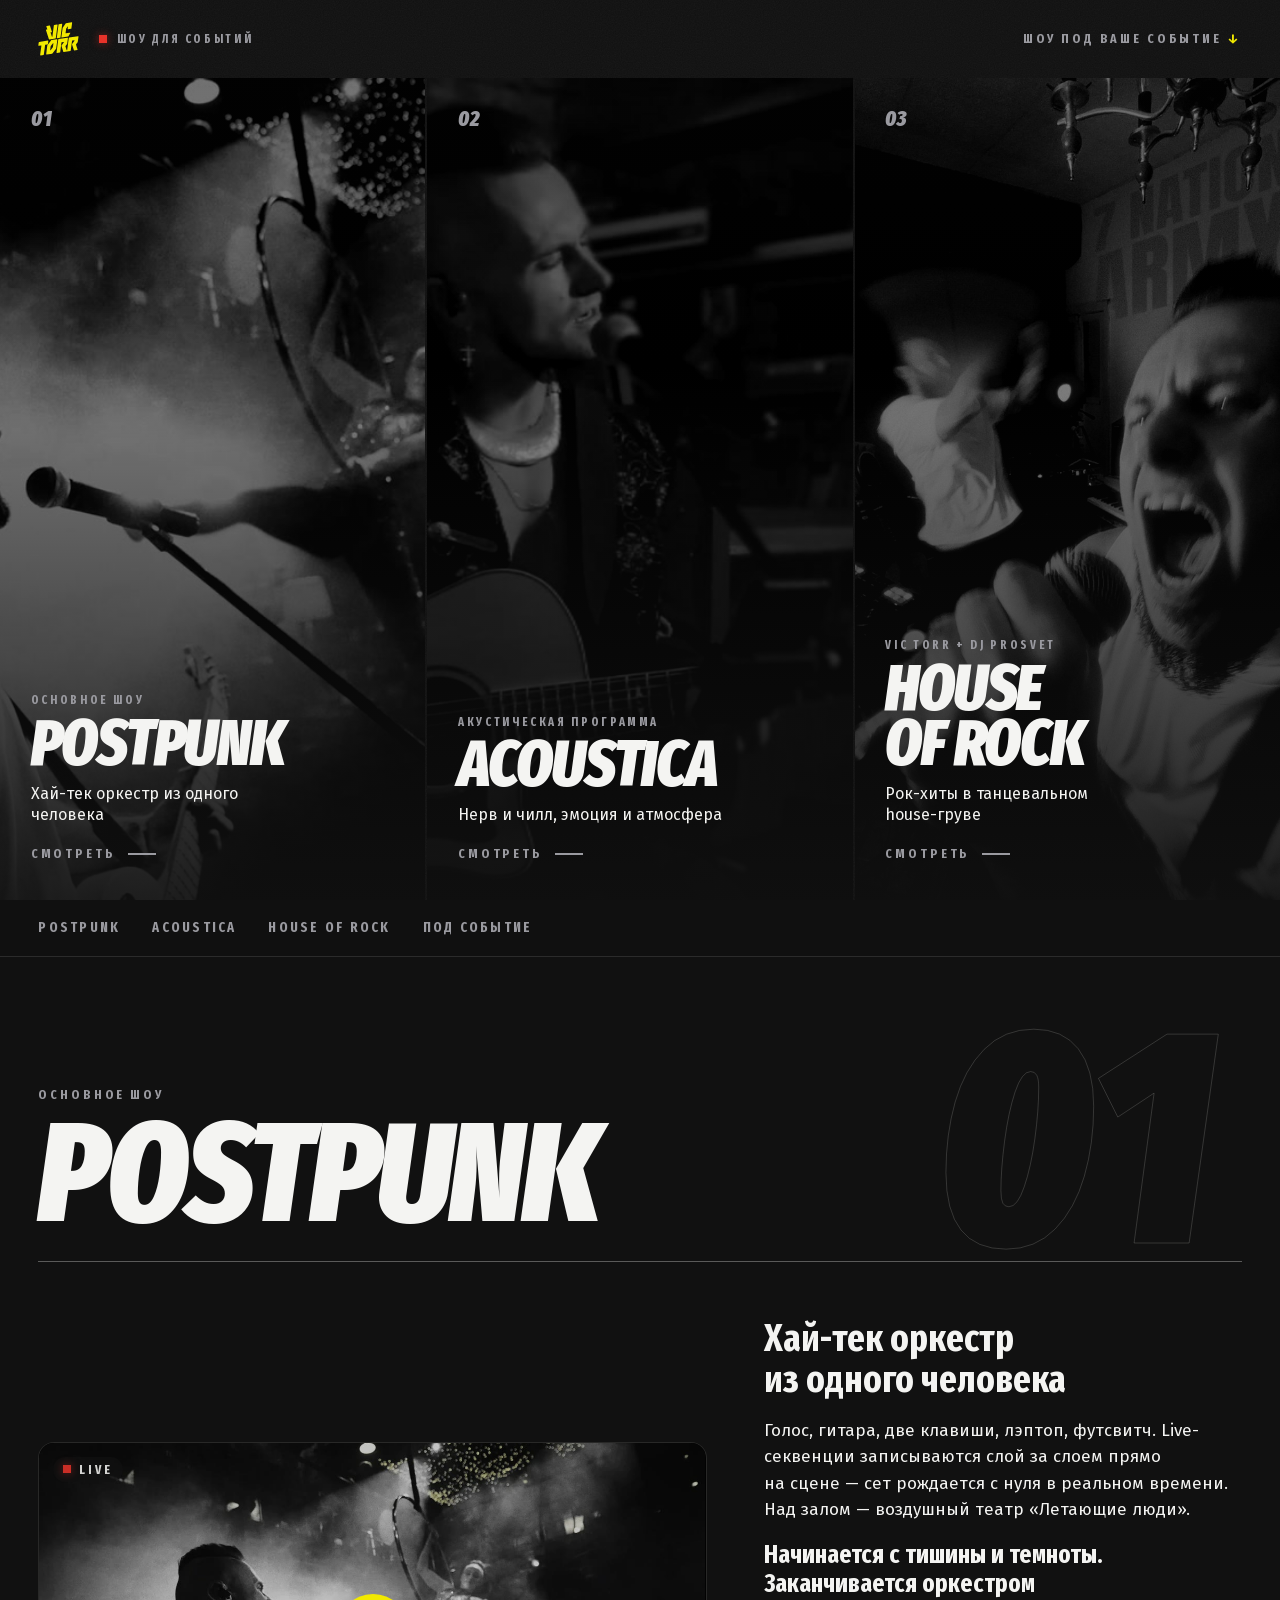
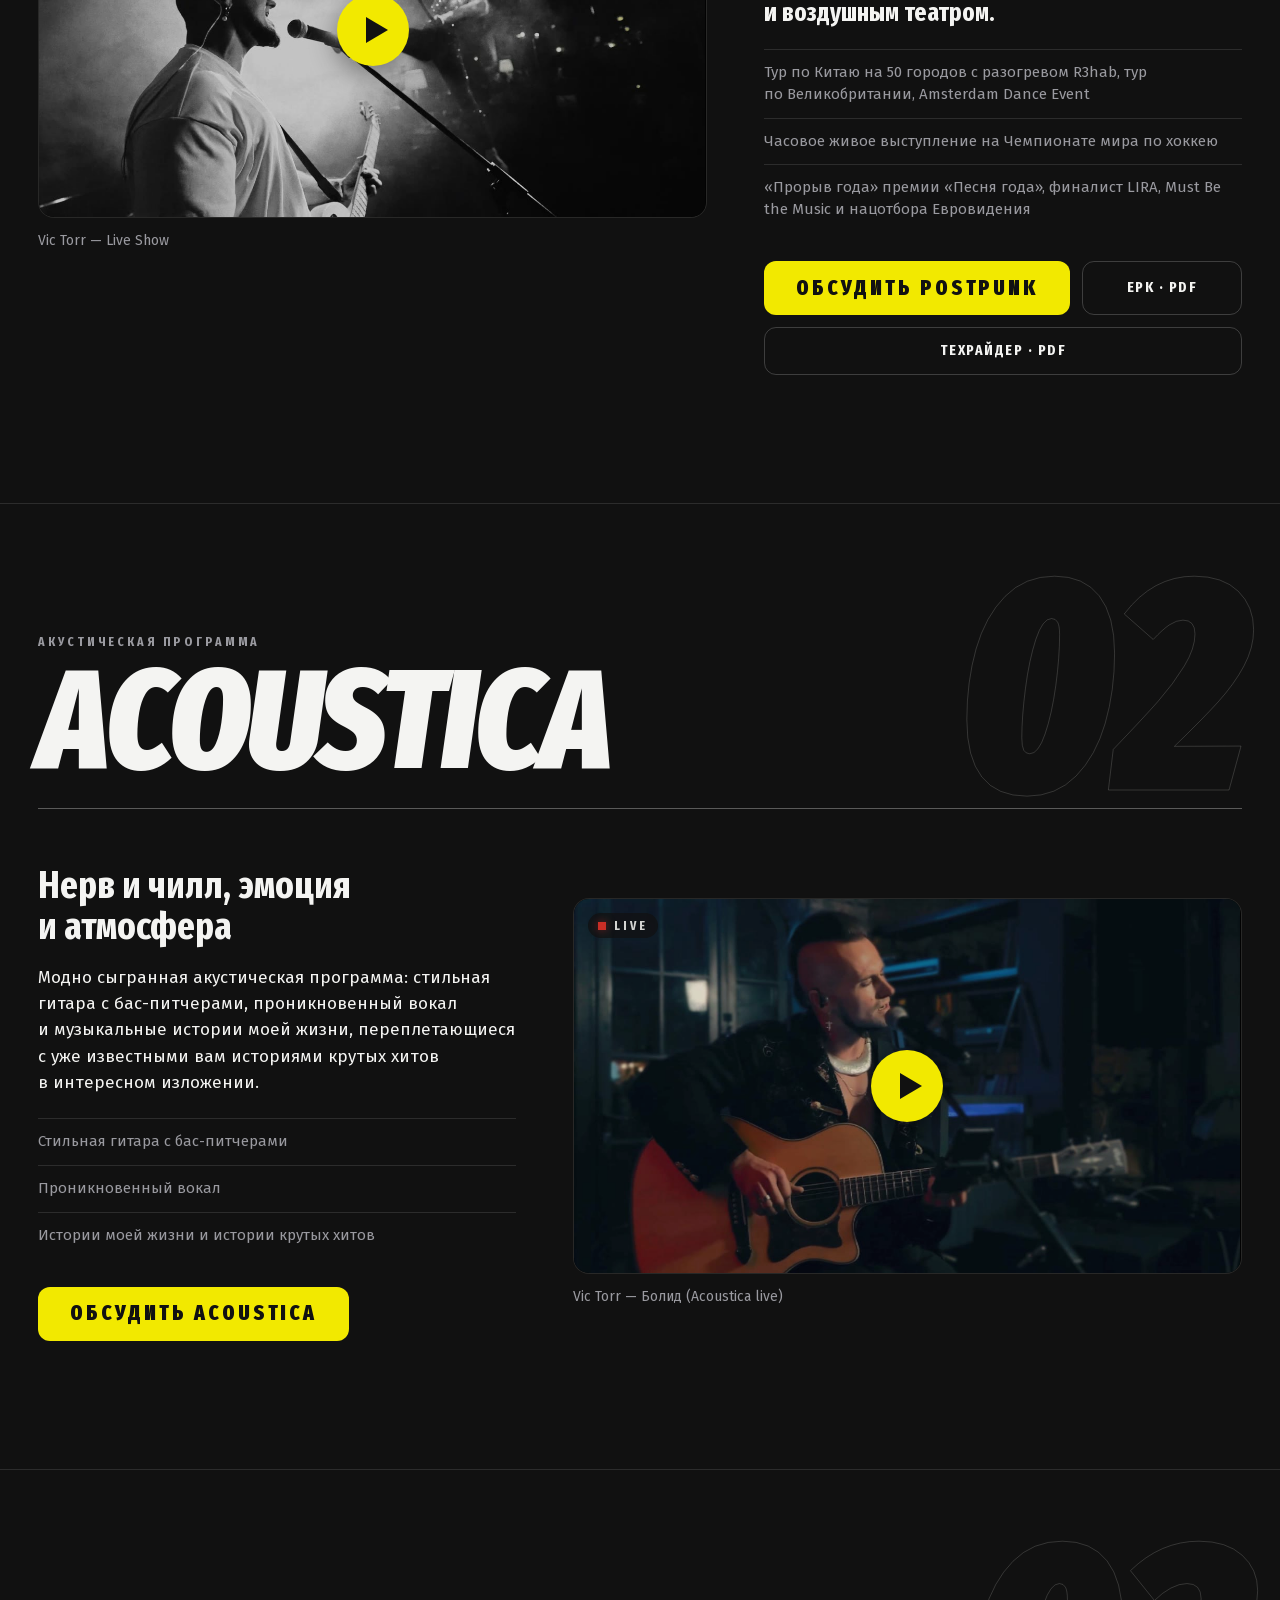
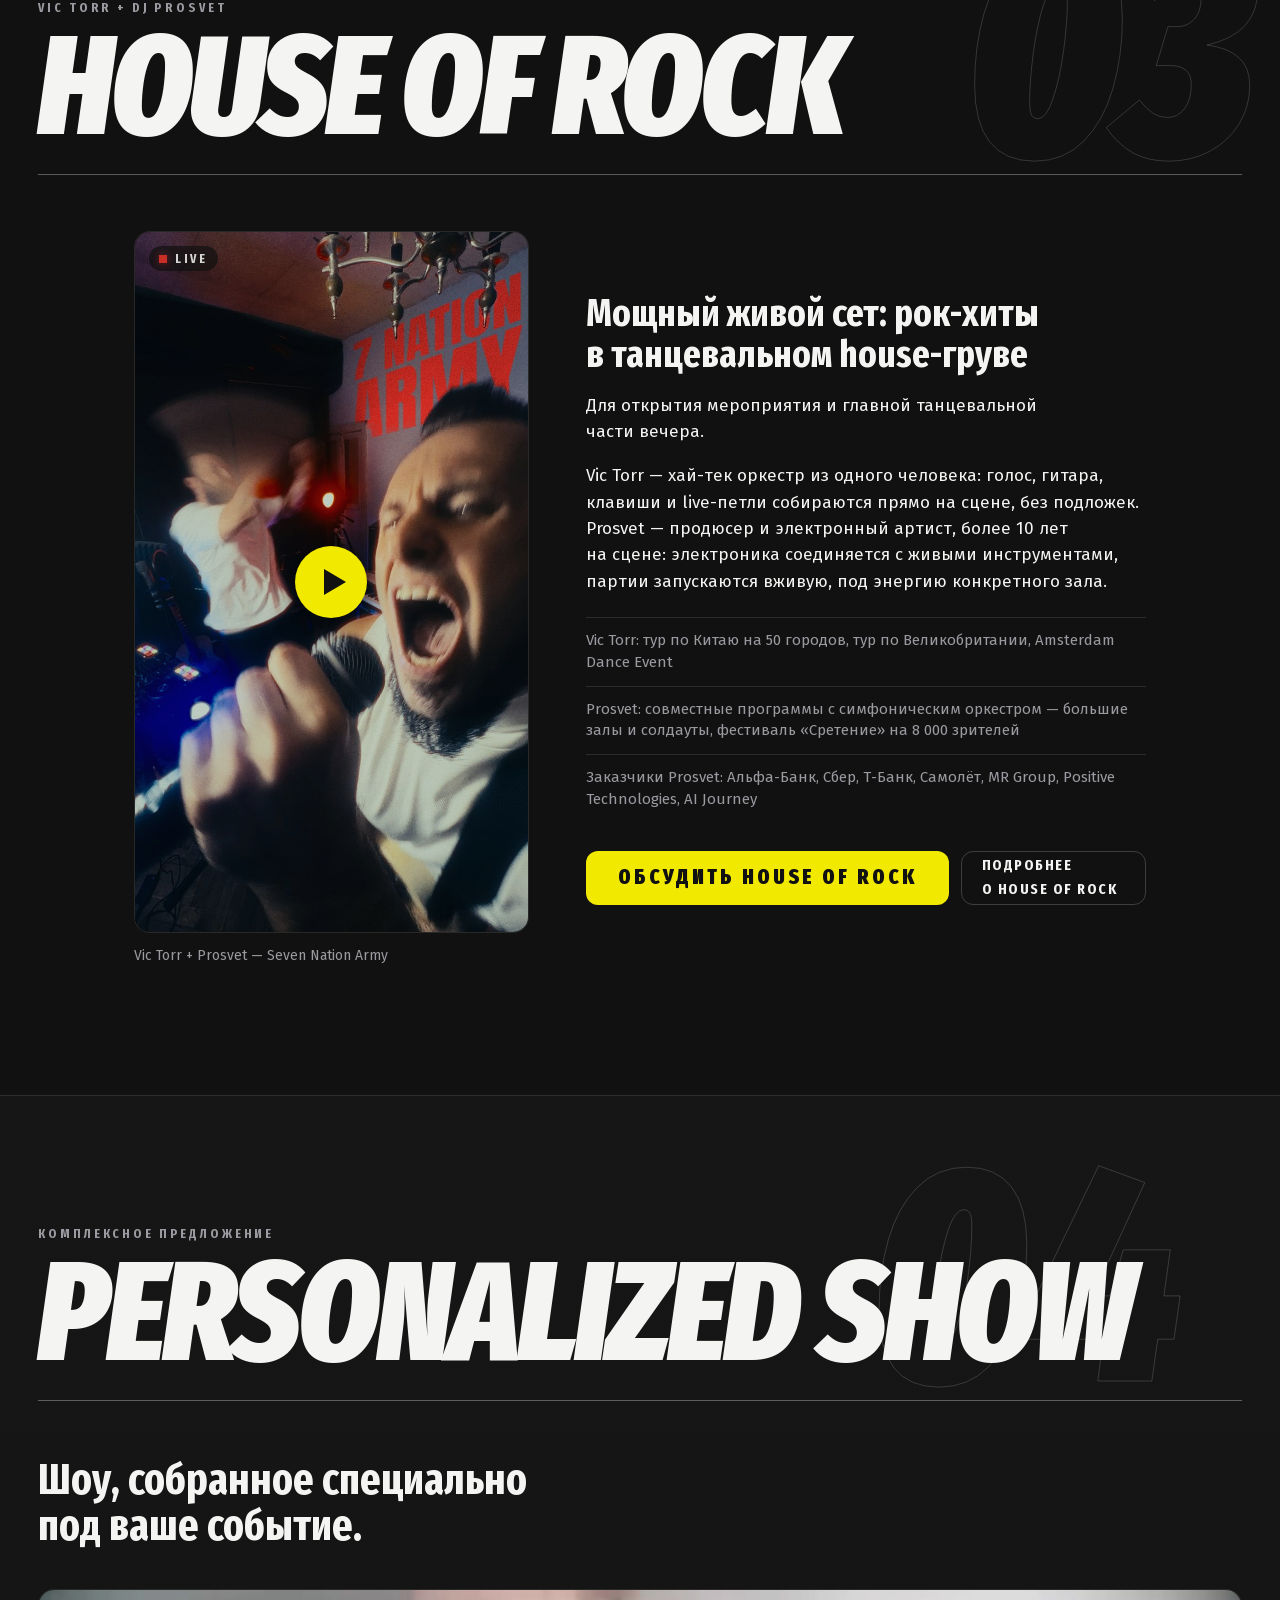
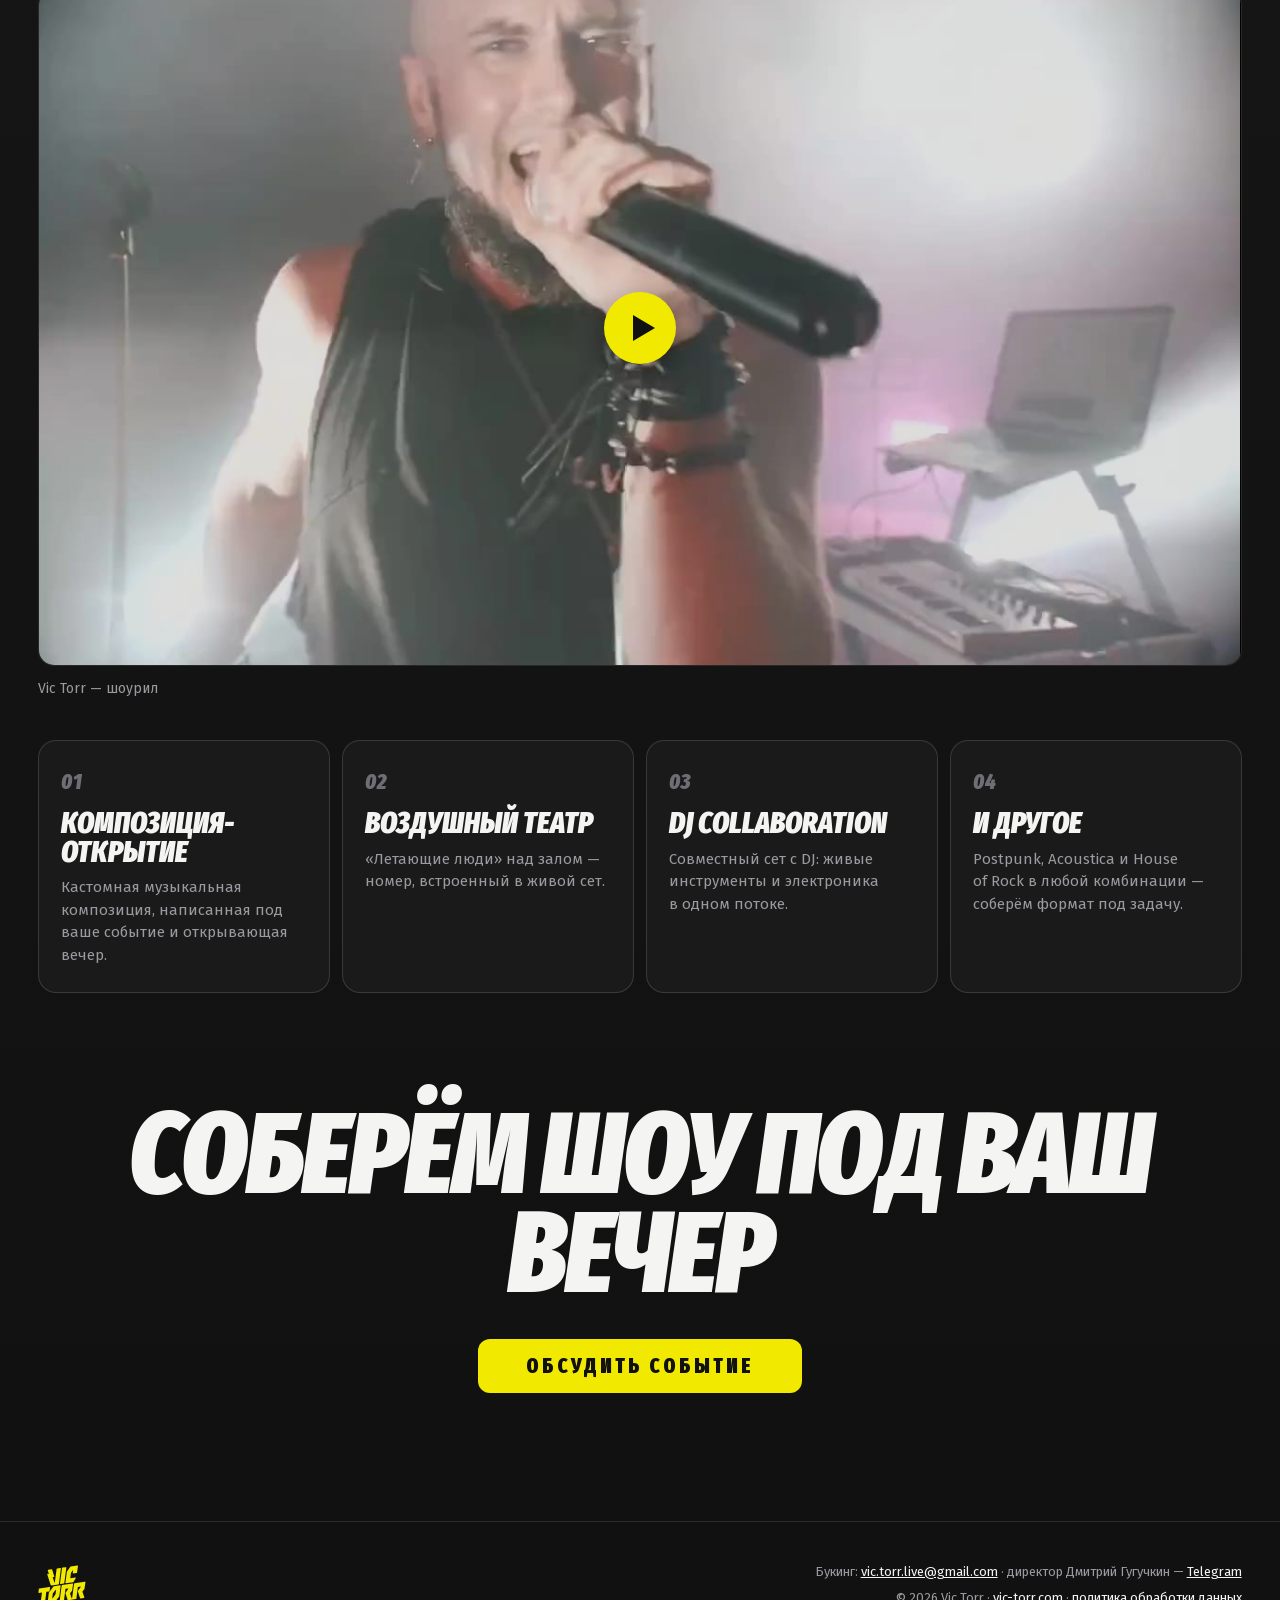
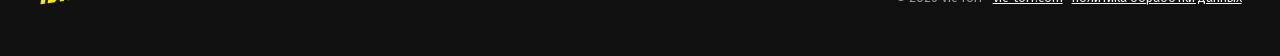
==== corp/index.html @ a1db8ec0 "CORP page" ====
<!DOCTYPE html>
<html lang="ru">
<head>
  <meta charset="utf-8">
  <meta name="viewport" content="width=device-width, initial-scale=1">
  <title>Vic Torr — шоу для событий</title>
  <meta name="description" content="Vic Torr для агентств и заказчиков: Postpunk, Acoustica, House of Rock и шоу, собранное под ваше событие.">
  <meta name="robots" content="noindex">
  <meta name="theme-color" content="#111111">

  <meta property="og:type" content="website">
  <meta property="og:url" content="https://www.vic-torr.com/corp/">
  <meta property="og:site_name" content="Vic Torr">
  <meta property="og:title" content="Vic Torr — шоу для событий">
  <meta property="og:description" content="Postpunk, Acoustica, House of Rock и шоу, собранное под ваше событие.">
  <meta property="og:image" content="https://www.vic-torr.com/media/vic-torr-live-show-poster.jpg">
  <meta property="og:locale" content="ru_RU">

  <link rel="icon" href="/favicon/favicon.ico" sizes="any">
  <link rel="icon" type="image/png" href="/favicon/favicon-32.png">
  <link rel="apple-touch-icon" href="/favicon/apple-touch-icon.png">
  <link rel="manifest" href="/favicon/site.webmanifest">

  <link rel="preload" href="../fonts/fira-sans-extra-condensed-900i-latin.woff2" as="font" type="font/woff2" crossorigin>
  <link rel="preload" href="../fonts/fira-sans-400-cyrillic.woff2" as="font" type="font/woff2" crossorigin>
  <!-- Общий CSS сайта: шрифты, токены, база, кнопки .btn, форма .form/.field, pop-up .privacy, маркер .mark -->
  <link rel="stylesheet" href="../style.css">
  <link rel="stylesheet" href="style.css">
</head>
<body>

  <!--
    Видео не дублируются, а берутся из соседних папок сайта:
      Postpunk      — ../media/vic-torr-live-show.mp4 (главная)
      Acoustica     — media/acoustica.mp4 (эта папка)
      House of Rock — ../house-of-rock/media/hor-7-nation-army.mp4
      Шоурил        — ../house-of-rock/media/vic-torr-showreel.mp4
    При переезде на другое хранилище меняется только префикс src/poster.
  -->

  <!-- 1. Первый экран: три шоу как три пункта меню -->
  <header class="corp-top">
    <div class="corp-top__bar">
      <img class="corp-top__logo" src="../images/logo-yellow.svg" alt="Vic Torr">
      <p class="corp-top__over"><span class="mark"></span>Шоу для событий</p>
      <a class="corp-top__more" href="#personal">Шоу под ваше событие <span class="corp-top__arrow" aria-hidden="true">↓</span></a>
    </div>

    <nav class="corp-menu" aria-label="Шоу">
      <a class="corp-pick" href="#postpunk">
        <img class="corp-pick__img" src="../media/vic-torr-live-show-poster.jpg" alt="" width="1280" height="720">
        <span class="corp-pick__num">01</span>
        <span class="corp-pick__body">
          <span class="corp-pick__kind">Основное шоу</span>
          <span class="corp-pick__title">Postpunk</span>
          <span class="corp-pick__line">Хай-тек оркестр из&nbsp;одного человека</span>
          <span class="corp-pick__go">Смотреть</span>
        </span>
      </a>
      <a class="corp-pick" href="#acoustica">
        <img class="corp-pick__img" src="media/acoustica-poster.jpg" alt="" width="1280" height="720">
        <span class="corp-pick__num">02</span>
        <span class="corp-pick__body">
          <span class="corp-pick__kind">Акустическая программа</span>
          <span class="corp-pick__title">Acoustica</span>
          <span class="corp-pick__line">Нерв и&nbsp;чилл, эмоция и&nbsp;атмосфера</span>
          <span class="corp-pick__go">Смотреть</span>
        </span>
      </a>
      <a class="corp-pick" href="#house">
        <img class="corp-pick__img corp-pick__img--top" src="../house-of-rock/media/hor-7-nation-army-poster.jpg" alt="" width="720" height="1280">
        <span class="corp-pick__num">03</span>
        <span class="corp-pick__body">
          <span class="corp-pick__kind">Vic Torr + DJ Prosvet</span>
          <span class="corp-pick__title">House of&nbsp;Rock</span>
          <span class="corp-pick__line">Рок-хиты в&nbsp;танцевальном <span class="corp-nobr">house-груве</span></span>
          <span class="corp-pick__go">Смотреть</span>
        </span>
      </a>
    </nav>
  </header>

  <!-- Липкое меню: появляется под первым экраном, подсвечивает текущее шоу (main.js) -->
  <nav class="corp-nav" aria-label="Разделы">
    <div class="corp-nav__in">
      <a class="corp-nav__link" href="#postpunk">Postpunk</a>
      <a class="corp-nav__link" href="#acoustica">Acoustica</a>
      <a class="corp-nav__link" href="#house">House of Rock</a>
      <a class="corp-nav__link corp-nav__link--wide" href="#personal">Под событие</a>
    </div>
  </nav>

  <main>
    <!-- 2. Postpunk -->
    <section id="postpunk" class="corp-show">
      <div class="corp-wrap">
        <div class="corp-head reveal">
          <span class="corp-head__num" aria-hidden="true">01</span>
          <p class="corp-head__kind">Основное шоу</p>
          <h2 class="corp-head__title">Postpunk</h2>
          <span class="corp-head__rule" aria-hidden="true"></span>
        </div>

        <div class="corp-grid">
          <figure class="corp-video reveal">
            <div class="corp-player">
              <video controls playsinline preload="none" poster="../media/vic-torr-live-show-poster.jpg">
                <source src="../media/vic-torr-live-show.mp4" type="video/mp4">
              </video>
              <span class="corp-player__tag" aria-hidden="true"><span class="mark"></span>Live</span>
              <button class="corp-player__play" type="button" aria-label="Смотреть: Postpunk — Live Show" hidden></button>
            </div>
            <figcaption>Vic Torr — Live Show</figcaption>
          </figure>

          <div class="corp-text reveal">
            <p class="corp-text__big">Хай-тек оркестр из&nbsp;одного человека</p>
            <p>Голос, гитара, две клавиши, лэптоп, футсвитч. Live-секвенции записываются слой за&nbsp;слоем прямо на&nbsp;сцене — сет рождается с&nbsp;нуля в&nbsp;реальном времени. Над залом — воздушный театр «Летающие люди».</p>
            <p class="corp-text__accent">Начинается с&nbsp;тишины и&nbsp;темноты. Заканчивается оркестром и&nbsp;воздушным театром.</p>
            <ul class="corp-facts">
              <li>Тур по&nbsp;Китаю на&nbsp;50 городов с&nbsp;разогревом R3hab, тур по&nbsp;Великобритании, Amsterdam Dance Event</li>
              <li>Часовое живое выступление на&nbsp;Чемпионате мира по&nbsp;хоккею</li>
              <li>«Прорыв года» премии «Песня года», финалист LIRA, Must Be the Music и&nbsp;нацотбора Евровидения</li>
            </ul>
            <div class="corp-actions">
              <a class="btn btn--yellow" href="mailto:vic.torr.live@gmail.com,guguchkin@gmail.com" data-booking="Postpunk">Обсудить Postpunk</a>
              <a class="btn btn--line" href="../docs/Vic_Torr_EPK_v14_Dmitriy_light.pdf" target="_blank" rel="noopener">EPK · PDF</a>
              <a class="btn btn--line" href="../docs/Vic_Torr_Technical_Rider_RU.pdf" target="_blank" rel="noopener">Техрайдер · PDF</a>
            </div>
          </div>
        </div>
      </div>
    </section>

    <!-- 3. Acoustica: видео справа -->
    <section id="acoustica" class="corp-show">
      <div class="corp-wrap">
        <div class="corp-head reveal">
          <span class="corp-head__num" aria-hidden="true">02</span>
          <p class="corp-head__kind">Акустическая программа</p>
          <h2 class="corp-head__title">Acoustica</h2>
          <span class="corp-head__rule" aria-hidden="true"></span>
        </div>

        <div class="corp-grid corp-grid--flip">
          <figure class="corp-video reveal">
            <div class="corp-player">
              <video controls playsinline preload="none" poster="media/acoustica-poster.jpg">
                <source src="media/acoustica.mp4" type="video/mp4">
              </video>
              <span class="corp-player__tag" aria-hidden="true"><span class="mark"></span>Live</span>
              <button class="corp-player__play" type="button" aria-label="Смотреть: Vic Torr — Болид (Acoustica live)" hidden></button>
            </div>
            <figcaption>Vic Torr — Болид (Acoustica live)</figcaption>
          </figure>

          <div class="corp-text reveal">
            <p class="corp-text__big">Нерв и&nbsp;чилл, эмоция и&nbsp;атмосфера</p>
            <p>Модно сыгранная акустическая программа: стильная гитара с&nbsp;бас-питчерами, проникновенный вокал и&nbsp;музыкальные истории моей жизни, переплетающиеся с&nbsp;уже известными вам историями крутых хитов в&nbsp;интересном изложении.</p>
            <ul class="corp-facts">
              <li>Стильная гитара с&nbsp;бас-питчерами</li>
              <li>Проникновенный вокал</li>
              <li>Истории моей жизни и&nbsp;истории крутых хитов</li>
            </ul>
            <div class="corp-actions">
              <a class="btn btn--yellow" href="mailto:vic.torr.live@gmail.com,guguchkin@gmail.com" data-booking="Acoustica">Обсудить Acoustica</a>
            </div>
          </div>
        </div>
      </div>
    </section>

    <!-- 4. House of Rock: вертикальное видео как телефон -->
    <section id="house" class="corp-show">
      <div class="corp-wrap">
        <div class="corp-head reveal">
          <span class="corp-head__num" aria-hidden="true">03</span>
          <p class="corp-head__kind">Vic Torr + DJ Prosvet</p>
          <h2 class="corp-head__title">House of&nbsp;Rock</h2>
          <span class="corp-head__rule" aria-hidden="true"></span>
        </div>

        <div class="corp-grid corp-grid--tall">
          <figure class="corp-video reveal">
            <div class="corp-player corp-player--vertical">
              <video controls playsinline preload="none" poster="../house-of-rock/media/hor-7-nation-army-poster.jpg">
                <source src="../house-of-rock/media/hor-7-nation-army.mp4" type="video/mp4">
              </video>
              <span class="corp-player__tag" aria-hidden="true"><span class="mark"></span>Live</span>
              <button class="corp-player__play" type="button" aria-label="Смотреть: Seven Nation Army (House of Rock)" hidden></button>
            </div>
            <figcaption>Vic Torr + Prosvet — Seven Nation Army</figcaption>
          </figure>

          <div class="corp-text reveal">
            <p class="corp-text__big">Мощный живой сет: рок-хиты в&nbsp;танцевальном <span class="corp-nobr">house-груве</span></p>
            <p>Для открытия мероприятия и&nbsp;главной танцевальной части вечера.</p>
            <p>Vic Torr — хай-тек оркестр из&nbsp;одного человека: голос, гитара, клавиши и&nbsp;live-петли собираются прямо на&nbsp;сцене, без подложек. Prosvet — продюсер и&nbsp;электронный артист, более 10&nbsp;лет на&nbsp;сцене: электроника соединяется с&nbsp;живыми инструментами, партии запускаются вживую, под энергию конкретного зала.</p>
            <ul class="corp-facts">
              <li>Vic Torr: тур по&nbsp;Китаю на&nbsp;50 городов, тур по&nbsp;Великобритании, Amsterdam Dance Event</li>
              <li>Prosvet: совместные программы с&nbsp;симфоническим оркестром — большие залы и&nbsp;солдауты, фестиваль «Сретение» на&nbsp;8&nbsp;000 зрителей</li>
              <li>Заказчики Prosvet: Альфа-Банк, Сбер, Т-Банк, Самолёт, MR Group, Positive Technologies, AI Journey</li>
            </ul>
            <div class="corp-actions">
              <a class="btn btn--yellow" href="mailto:vic.torr.live@gmail.com,guguchkin@gmail.com" data-booking="House of Rock">Обсудить House of Rock</a>
              <a class="btn btn--line" href="../house-of-rock/">Подробнее о&nbsp;House of Rock</a>
            </div>
          </div>
        </div>
      </div>
    </section>

    <!-- 5. Personalized show -->
    <section id="personal" class="corp-personal">
      <div class="corp-wrap">
        <div class="corp-head reveal">
          <span class="corp-head__num" aria-hidden="true">04</span>
          <p class="corp-head__kind">Комплексное предложение</p>
          <h2 class="corp-head__title">Personalized show</h2>
          <span class="corp-head__rule" aria-hidden="true"></span>
        </div>

        <p class="corp-personal__lead reveal">Шоу, собранное специально под ваше событие.</p>

        <figure class="corp-video corp-personal__reel reveal">
          <div class="corp-player">
            <video controls playsinline preload="none" poster="../house-of-rock/media/vic-torr-showreel-poster.jpg">
              <source src="../house-of-rock/media/vic-torr-showreel.mp4" type="video/mp4">
            </video>
            <button class="corp-player__play" type="button" aria-label="Смотреть: Vic Torr — шоурил" hidden></button>
          </div>
          <figcaption>Vic Torr — шоурил</figcaption>
        </figure>

        <ol class="corp-parts">
          <li class="corp-part reveal">
            <span class="corp-part__num">01</span>
            <h3 class="corp-part__title">Композиция-открытие</h3>
            <p>Кастомная музыкальная композиция, написанная под ваше событие и&nbsp;открывающая вечер.</p>
          </li>
          <li class="corp-part reveal">
            <span class="corp-part__num">02</span>
            <h3 class="corp-part__title">Воздушный театр</h3>
            <p>«Летающие люди» над залом — номер, встроенный в&nbsp;живой сет.</p>
          </li>
          <li class="corp-part reveal">
            <span class="corp-part__num">03</span>
            <h3 class="corp-part__title">DJ collaboration</h3>
            <p>Совместный сет с&nbsp;DJ: живые инструменты и&nbsp;электроника в&nbsp;одном потоке.</p>
          </li>
          <li class="corp-part reveal">
            <span class="corp-part__num">04</span>
            <h3 class="corp-part__title">И&nbsp;другое</h3>
            <p>Postpunk, Acoustica и&nbsp;House of&nbsp;Rock в&nbsp;любой комбинации — соберём формат под задачу.</p>
          </li>
        </ol>

        <div class="corp-final reveal">
          <p class="corp-final__phrase">Соберём шоу под&nbsp;ваш вечер</p>
          <a class="btn btn--yellow corp-final__cta" href="mailto:vic.torr.live@gmail.com,guguchkin@gmail.com" data-booking="Personalized show">Обсудить событие</a>
        </div>
      </div>
    </section>
  </main>

  <footer class="corp-foot">
    <div class="corp-wrap corp-foot__in">
      <img class="corp-foot__logo" src="../images/logo-yellow.svg" alt="Vic Torr">
      <div class="corp-foot__info">
        <div>Букинг: <a href="mailto:vic.torr.live@gmail.com">vic.torr.live@gmail.com</a> · директор Дмитрий Гугучкин — <a href="https://t.me/dgugu" target="_blank" rel="noopener">Telegram</a></div>
        <div>© 2026 Vic Torr · <a href="../">vic-torr.com</a> · <a href="#privacy" data-privacy>политика обработки данных</a></div>
      </div>
    </div>
  </footer>

  <!-- Форма заявки. Адресаты — BOOKING_EMAILS в main.js; кнопка «Обсудить …» отмечает нужное шоу -->
  <dialog class="privacy corp-booking" id="booking" aria-labelledby="booking-title">
    <button type="button" class="privacy__close" data-close aria-label="Закрыть">×</button>
    <form class="form corp-booking__form" id="booking-form" novalidate>
      <div class="form__head">
        <h2 class="form__title" id="booking-title">Обсудить событие</h2>
        <p class="form__hint">Оставьте хотя бы один контакт. Заявка придёт Vic Torr и&nbsp;Дмитрию одновременно.</p>
      </div>
      <fieldset class="corp-shows">
        <legend class="field__label">Шоу</legend>
        <label class="corp-chip"><input type="radio" name="show" value="Postpunk"><span>Postpunk</span></label>
        <label class="corp-chip"><input type="radio" name="show" value="Acoustica"><span>Acoustica</span></label>
        <label class="corp-chip"><input type="radio" name="show" value="House of Rock"><span>House of Rock</span></label>
        <label class="corp-chip"><input type="radio" name="show" value="Personalized show"><span>Под событие</span></label>
      </fieldset>
      <div class="form__fields">
        <label class="field"><span class="field__label">Телефон</span><input name="phone" type="tel" autocomplete="tel" placeholder="+7 900 000-00-00"></label>
        <label class="field"><span class="field__label">Telegram</span><input name="telegram" type="text" autocomplete="off" placeholder="@username"></label>
        <label class="field"><span class="field__label">Почта</span><input name="email" type="email" autocomplete="email" placeholder="name@mail.com"></label>
      </div>
      <label class="field"><span class="field__label">Сообщение</span><textarea name="message" rows="4" placeholder="Дата, город, площадка, формат мероприятия"></textarea></label>
      <p class="form__error" role="alert" hidden></p>
      <div class="form__foot">
        <button type="submit" class="form__submit">Отправить заявку</button>
        <span class="note">Отправляя заявку, вы соглашаетесь с&nbsp;<a href="#privacy" data-privacy>политикой обработки данных</a></span>
      </div>
    </form>
  </dialog>

  <!-- Политика обработки данных — копия dialog#privacy с главной (152-ФЗ: форма собирает контакты) -->
  <dialog class="privacy" id="privacy" aria-labelledby="privacy-title">
    <div class="privacy__body">
      <button type="button" class="privacy__close" data-close aria-label="Закрыть">×</button>
      <h2 class="h2 privacy__title" id="privacy-title">Политика обработки данных</h2>
      <p>Этот сайт не использует cookies, счётчики и системы аналитики и не собирает данные посетителей автоматически.</p>
      <p>Персональные данные — телефон, имя пользователя Telegram, адрес электронной почты и текст сообщения — обрабатываются только в том случае, если вы сами отправляете заявку через форму BOOKING или пишете нам напрямую.</p>
      <p>Данные используются исключительно для того, чтобы связаться с вами и обсудить концерт или сотрудничество. Мы не продаём, не публикуем и не передаём их третьим лицам, за исключением случаев, предусмотренных законодательством. Для доставки заявки используются Telegram и электронная почта.</p>
      <p>Отправляя форму, вы соглашаетесь на обработку указанных данных для этой цели. Данные хранятся не дольше, чем это необходимо для ответа и дальнейшего общения по заявке.</p>
      <p>Подписка на Telegram-канал происходит на стороне Telegram — сайт не получает и не хранит данные подписчиков.</p>
      <p>Чтобы уточнить, изменить или удалить свои данные, напишите на <a href="mailto:vic.torr.live@gmail.com">vic.torr.live@gmail.com</a>.</p>
    </div>
  </dialog>

  <script src="main.js"></script>
</body>
</html>
---- style.css ----
/* Vic Torr — vic-torr.com. Статика для GitHub Pages, без сборки. */

/* ---------- Шрифты: локальные woff2, Google Fonts — запасной источник ---------- */
@font-face { font-family: 'Fira Sans'; font-style: italic; font-weight: 400; font-display: swap;
  src: url('fonts/fira-sans-400i-cyrillic.woff2') format('woff2'), url('https://fonts.gstatic.com/s/firasans/v18/va9C4kDNxMZdWfMOD5VvkrjNYTLVdlTOr0s.woff2') format('woff2');
  unicode-range: U+0301, U+0400-045F, U+0490-0491, U+04B0-04B1, U+2116; }
@font-face { font-family: 'Fira Sans'; font-style: italic; font-weight: 400; font-display: swap;
  src: url('fonts/fira-sans-400i-latin.woff2') format('woff2'), url('https://fonts.gstatic.com/s/firasans/v18/va9C4kDNxMZdWfMOD5VvkrjJYTLVdlTO.woff2') format('woff2');
  unicode-range: U+0000-00FF, U+0131, U+0152-0153, U+02BB-02BC, U+02C6, U+02DA, U+02DC, U+0304, U+0308, U+0329, U+2000-206F, U+20AC, U+2122, U+2191, U+2193, U+2212, U+2215, U+FEFF, U+FFFD; }
@font-face { font-family: 'Fira Sans'; font-style: normal; font-weight: 400; font-display: swap;
  src: url('fonts/fira-sans-400-cyrillic.woff2') format('woff2'), url('https://fonts.gstatic.com/s/firasans/v18/va9E4kDNxMZdWfMOD5Vvk4jLazX3dGTP.woff2') format('woff2');
  unicode-range: U+0301, U+0400-045F, U+0490-0491, U+04B0-04B1, U+2116; }
@font-face { font-family: 'Fira Sans'; font-style: normal; font-weight: 400; font-display: swap;
  src: url('fonts/fira-sans-400-latin.woff2') format('woff2'), url('https://fonts.gstatic.com/s/firasans/v18/va9E4kDNxMZdWfMOD5Vvl4jLazX3dA.woff2') format('woff2');
  unicode-range: U+0000-00FF, U+0131, U+0152-0153, U+02BB-02BC, U+02C6, U+02DA, U+02DC, U+0304, U+0308, U+0329, U+2000-206F, U+20AC, U+2122, U+2191, U+2193, U+2212, U+2215, U+FEFF, U+FFFD; }
@font-face { font-family: 'Fira Sans'; font-style: normal; font-weight: 500; font-display: swap;
  src: url('fonts/fira-sans-500-cyrillic.woff2') format('woff2'), url('https://fonts.gstatic.com/s/firasans/v18/va9B4kDNxMZdWfMOD5VnZKveQhf6Xl7Gl3LX.woff2') format('woff2');
  unicode-range: U+0301, U+0400-045F, U+0490-0491, U+04B0-04B1, U+2116; }
@font-face { font-family: 'Fira Sans'; font-style: normal; font-weight: 500; font-display: swap;
  src: url('fonts/fira-sans-500-latin.woff2') format('woff2'), url('https://fonts.gstatic.com/s/firasans/v18/va9B4kDNxMZdWfMOD5VnZKveRhf6Xl7Glw.woff2') format('woff2');
  unicode-range: U+0000-00FF, U+0131, U+0152-0153, U+02BB-02BC, U+02C6, U+02DA, U+02DC, U+0304, U+0308, U+0329, U+2000-206F, U+20AC, U+2122, U+2191, U+2193, U+2212, U+2215, U+FEFF, U+FFFD; }
@font-face { font-family: 'Fira Sans Extra Condensed'; font-style: italic; font-weight: 900; font-display: swap;
  src: url('fonts/fira-sans-extra-condensed-900i-cyrillic.woff2') format('woff2'), url('https://fonts.gstatic.com/s/firasansextracondensed/v11/NaPxcYDaAO5dirw6IaFn7lPJFqXmS-M9Atn3wgda1fqWO3iOp256WWe_JM8A.woff2') format('woff2');
  unicode-range: U+0301, U+0400-045F, U+0490-0491, U+04B0-04B1, U+2116; }
@font-face { font-family: 'Fira Sans Extra Condensed'; font-style: italic; font-weight: 900; font-display: swap;
  src: url('fonts/fira-sans-extra-condensed-900i-latin.woff2') format('woff2'), url('https://fonts.gstatic.com/s/firasansextracondensed/v11/NaPxcYDaAO5dirw6IaFn7lPJFqXmS-M9Atn3wgda1fqWO3iOo256WWe_JA.woff2') format('woff2');
  unicode-range: U+0000-00FF, U+0131, U+0152-0153, U+02BB-02BC, U+02C6, U+02DA, U+02DC, U+0304, U+0308, U+0329, U+2000-206F, U+20AC, U+2122, U+2191, U+2193, U+2212, U+2215, U+FEFF, U+FFFD; }
@font-face { font-family: 'Fira Sans Extra Condensed'; font-style: normal; font-weight: 700; font-display: swap;
  src: url('fonts/fira-sans-extra-condensed-700-cyrillic.woff2') format('woff2'), url('https://fonts.gstatic.com/s/firasansextracondensed/v11/NaPPcYDaAO5dirw6IaFn7lPJFqXmS-M9Atn3wgda3USLr3y-oWR9e2WPJQ.woff2') format('woff2');
  unicode-range: U+0301, U+0400-045F, U+0490-0491, U+04B0-04B1, U+2116; }
@font-face { font-family: 'Fira Sans Extra Condensed'; font-style: normal; font-weight: 700; font-display: swap;
  src: url('fonts/fira-sans-extra-condensed-700-latin.woff2') format('woff2'), url('https://fonts.gstatic.com/s/firasansextracondensed/v11/NaPPcYDaAO5dirw6IaFn7lPJFqXmS-M9Atn3wgda3USLr3i-oWR9e2U.woff2') format('woff2');
  unicode-range: U+0000-00FF, U+0131, U+0152-0153, U+02BB-02BC, U+02C6, U+02DA, U+02DC, U+0304, U+0308, U+0329, U+2000-206F, U+20AC, U+2122, U+2191, U+2193, U+2212, U+2215, U+FEFF, U+FFFD; }
@font-face { font-family: 'Fira Sans Extra Condensed'; font-style: normal; font-weight: 900; font-display: swap;
  src: url('fonts/fira-sans-extra-condensed-900-cyrillic.woff2') format('woff2'), url('https://fonts.gstatic.com/s/firasansextracondensed/v11/NaPPcYDaAO5dirw6IaFn7lPJFqXmS-M9Atn3wgda3XyJr3y-oWR9e2WPJQ.woff2') format('woff2');
  unicode-range: U+0301, U+0400-045F, U+0490-0491, U+04B0-04B1, U+2116; }
@font-face { font-family: 'Fira Sans Extra Condensed'; font-style: normal; font-weight: 900; font-display: swap;
  src: url('fonts/fira-sans-extra-condensed-900-latin.woff2') format('woff2'), url('https://fonts.gstatic.com/s/firasansextracondensed/v11/NaPPcYDaAO5dirw6IaFn7lPJFqXmS-M9Atn3wgda3XyJr3i-oWR9e2U.woff2') format('woff2');
  unicode-range: U+0000-00FF, U+0131, U+0152-0153, U+02BB-02BC, U+02C6, U+02DA, U+02DC, U+0304, U+0308, U+0329, U+2000-206F, U+20AC, U+2122, U+2191, U+2193, U+2212, U+2215, U+FEFF, U+FFFD; }

/* ---------- Токены ---------- */
:root {
  --bg: #111111;
  --text: #F4F4F2;
  --accent: #F2E900;
  --gray: #9A9AA0;
  --gray-3: #6E6E74;
  --plate: #2B2B2B;
  --surface: #161616;
  --surface-2: #1A1A1A;
  --red: #E8332A;
  --line: rgba(244,244,242,.12);
  --cond: 'Fira Sans Extra Condensed', 'Arial Narrow', system-ui, sans-serif;
  --sans: 'Fira Sans', system-ui, -apple-system, 'Segoe UI', sans-serif;
  --pad: clamp(20px, 3vw, 40px);
  --ease: 120ms ease;
}

/* ---------- База ---------- */
*, *::before, *::after { box-sizing: border-box; }
html { -webkit-text-size-adjust: 100%; scroll-behavior: smooth; }
body {
  margin: 0;
  background: var(--bg);
  color: var(--text);
  font-family: var(--sans);
  font-size: 17px;
  line-height: 1.55;
  overflow-x: hidden;
}
img { max-width: 100%; }
[hidden] { display: none !important; }
p { margin: 0; }
a { color: var(--accent); }
a:hover { color: var(--text); }
:focus-visible { outline: 2px solid var(--accent); outline-offset: 3px; }

.wrap { max-width: 1120px; margin: 0 auto; padding-left: var(--pad); padding-right: var(--pad); }

/* Красные маркеры — только квадратики 6–10px и точка «новый релиз» */
.mark {
  display: inline-block;
  flex: none;
  width: 6px; height: 6px;
  background: var(--red);
  box-shadow: 0 0 8px rgba(232,51,42,.55);
}

/* Номер раздела: «01 — слушать» */
.eyebrow {
  display: flex; align-items: center; gap: 10px;
  font-family: var(--cond);
  font-size: 11px;
  letter-spacing: .22em;
  text-transform: uppercase;
  color: var(--gray);
}

/* ---------- Кнопки ---------- */
.btn {
  display: flex; align-items: center; justify-content: center;
  height: 54px;
  border-radius: 12px;
  font-family: var(--cond);
  font-weight: 900;
  font-size: 21px;
  letter-spacing: .14em;
  text-transform: uppercase;
  text-decoration: none;
  cursor: pointer;
  transition: var(--ease);
}
.btn:active { transform: translateY(0) scale(.99); }

.btn--yellow { background: var(--accent); color: var(--bg); border: 0; }
.btn--yellow:hover { color: var(--bg); transform: translateY(-1px); box-shadow: 0 8px 28px rgba(242,233,0,.28); }
.btn--yellow:focus-visible { outline-color: var(--text); }

.btn--ghost { background: rgba(255,255,255,.04); border: 1px solid rgba(244,244,242,.24); color: var(--text); }
.btn--ghost:hover { color: var(--text); transform: translateY(-1px); background: rgba(255,255,255,.09); border-color: rgba(244,244,242,.45); }

/* Второстепенные кнопки с тонкой обводкой (EPK, райдер, директор) */
.btn--line {
  min-height: 48px; height: auto;
  border: 1px solid rgba(244,244,242,.2);
  color: var(--text);
  font-weight: 700;
  font-size: 15px;
  letter-spacing: .1em;
}
.btn--line:hover { color: var(--text); background: rgba(255,255,255,.06); transform: translateY(-1px); }

/* ---------- 1. Первый экран (мобильный < 640px) ---------- */
.hero { position: relative; display: flex; flex-direction: column; justify-content: flex-end; }
.hero__photo, .hero__shade, .hero__side {
  position: absolute; top: 0; left: 0; right: 0;
  height: 445px;
}
.hero__photo {
  background: url('images/vic-hero-stage3.webp') 50% 50% / cover no-repeat;
  filter: contrast(1.12);
}
.hero__shade {
  background: linear-gradient(180deg, rgba(17,17,17,.22) 0%, rgba(17,17,17,0) 28%, rgba(17,17,17,.04) 54%, rgba(17,17,17,.5) 72%, rgba(17,17,17,.9) 92%, #111111 100%);
}
.hero__side { display: none; }
.hero__inner {
  position: relative;
  padding: 322px 20px 40px;
  display: flex; flex-direction: column; gap: 16px;
}
.hero__cities {
  margin: 0 -10px;
  padding: 7px 10px;
  width: fit-content;
  border-radius: 4px;
  background: linear-gradient(90deg, rgba(17,17,17,.9) 0%, rgba(17,17,17,.88) 88%, rgba(17,17,17,.62) 100%);
  display: flex; align-items: center; gap: 10px;
  font-family: var(--cond);
  font-size: 11px;
  font-weight: 700;
  letter-spacing: .22em;
  text-transform: uppercase;
}
.hero__cities .mark { width: 8px; height: 8px; box-shadow: 0 0 12px rgba(232,51,42,.65); }
.hero__logo { margin: 0; line-height: 0; }
.hero__logo img { display: block; height: 150px; width: auto; }
.hero__punch {
  font-family: var(--cond);
  font-weight: 700;
  font-size: 28px;
  line-height: 1.08;
  text-wrap: pretty;
}
.hero__genre { font-size: 14px; line-height: 1.5; color: var(--gray); }
.hero__btns { display: flex; flex-direction: column; gap: 10px; margin-top: 6px; }

/* ---------- 1. Первый экран (широкий ≥ 640px) ---------- */
@media (min-width: 640px) {
  .hero {
    min-height: 620px;
    height: 62vw;
    max-height: 760px;
    flex-direction: row;
    align-items: flex-end;
    overflow: hidden;
  }
  .hero__photo, .hero__shade, .hero__side { height: auto; inset: 0; }
  .hero__photo {
    background-image: url('images/vic-hero-mono.webp');
    background-position: 38% 42%;
  }
  .hero__shade {
    background: linear-gradient(180deg, rgba(17,17,17,.28) 0%, rgba(17,17,17,0) 34%, rgba(17,17,17,.5) 72%, rgba(17,17,17,.94) 96%, #111111 100%);
  }
  .hero__side {
    display: block;
    background: linear-gradient(90deg, rgba(17,17,17,.72) 0%, rgba(17,17,17,.28) 42%, rgba(17,17,17,0) 70%);
  }
  .hero__inner {
    width: 100%;
    max-width: 1120px;
    margin: 0 auto;
    padding: 0 clamp(24px, 3vw, 40px) clamp(40px, 4vw, 64px);
    gap: 18px;
  }
  .hero__cities {
    margin: 0; padding: 0;
    background: none;
    gap: 12px;
    font-size: 12px;
  }
  .hero__cities .mark { width: 9px; height: 9px; }
  .hero__logo img { height: clamp(180px, 20vw, 260px); }
  .hero__punch { max-width: 16ch; font-size: 3.4vw; line-height: 1.04; }
  .hero__genre { font-size: 15px; }
  .hero__btns { flex-direction: row; gap: 12px; }
  .hero__btns .btn { min-width: 220px; height: 58px; font-size: 22px; }
}

/* ---------- 2. 01 — слушать ---------- */
.listen {
  padding-top: clamp(48px, 6vw, 104px);
  display: flex; flex-direction: column; gap: 22px;
}
.releases {
  display: grid;
  grid-template-columns: repeat(auto-fit, minmax(min(300px, 100%), 1fr));
  gap: 20px;
  align-items: start;
}

/* Обложки круглые с прозрачными углами: без фона, без скругления, целиком */
.cover {
  position: relative;
  aspect-ratio: 1 / 1;
}
.cover img {
  display: block;
  width: 100%; height: 100%;
  object-fit: contain;
}

.release {
  background: var(--bg);
  border: 1px solid var(--line);
  border-radius: 22px;
  padding: 16px;
  display: flex; flex-direction: column; gap: 14px;
}
.release__badge {
  position: absolute; top: 14px; left: 14px;
  padding: 5px 10px;
  border-radius: 999px;
  background: var(--text);
  color: var(--bg);
  font-family: var(--cond);
  font-weight: 900;
  font-size: 11px;
  letter-spacing: .16em;
  text-transform: uppercase;
  display: flex; align-items: center; gap: 7px;
}
.release__badge .mark { width: 7px; height: 7px; border-radius: 50%; box-shadow: none; }
.release__meta { display: flex; flex-direction: column; gap: 4px; }
.release__title {
  font-family: var(--cond);
  font-weight: 900;
  font-size: 44px;
  line-height: .95;
  letter-spacing: -.01em;
  text-transform: uppercase;
}
.release__type { font-size: 14px; color: var(--gray); }
.release .btn { height: 52px; font-size: 20px; }

.catalog {
  display: grid;
  grid-template-columns: repeat(auto-fit, minmax(140px, 1fr));
  gap: 14px;
  align-content: start;
}
.tile {
  text-decoration: none;
  color: var(--text);
  display: flex; flex-direction: column; gap: 8px;
  transition: var(--ease);
}
.tile:hover { color: var(--text); transform: translateY(-1px); }
.tile:focus-visible { outline-offset: 4px; }
.tile__title {
  font-family: var(--cond);
  font-weight: 700;
  font-size: 18px;
  line-height: 1.05;
  text-transform: uppercase;
  text-wrap: pretty;
}
.tile__type { font-size: 13px; color: var(--gray); margin-top: -6px; }

/* ---------- 3. Слушать на платформах ---------- */
.platforms {
  display: flex; flex-direction: column; gap: 18px;
  padding-top: clamp(18px, 2.4vw, 32px);
  scroll-margin-top: 24px;
}
.platforms__head { display: flex; flex-direction: column; gap: 6px; }
.platforms__title {
  margin: 0;
  font-family: var(--cond);
  font-weight: 900;
  font-style: italic;
  font-size: clamp(34px, 4.4vw, 56px);
  line-height: .95;
  letter-spacing: -.005em;
  text-transform: uppercase;
  text-wrap: pretty;
}
.platforms__title .mark {
  width: 10px; height: 10px;
  margin-left: 10px;
  vertical-align: baseline;
  box-shadow: 0 0 12px rgba(232,51,42,.6);
}
.platforms__sub { font-size: 15px; line-height: 1.5; color: var(--gray); }
.platforms__grid {
  display: grid;
  grid-template-columns: repeat(2, 1fr);
  gap: 12px;
  max-width: 760px;
}
@media (min-width: 640px) {
  .platforms__grid { grid-template-columns: repeat(3, 1fr); }
}
.platform {
  display: flex; align-items: center; justify-content: center;
  min-height: 72px;
  padding: 0 14px;
  border-radius: 14px;
  border: 1.5px solid rgba(244,244,242,.32);
  background: var(--surface-2);
  text-decoration: none;
  transition: 140ms ease;
}
.platform:hover { border-color: var(--text); background: var(--plate); transform: translateY(-2px); filter: brightness(1.3); }
.platform img { display: block; height: 28px; width: auto; max-width: 110px; }

/* ---------- 4. 02 — live show ---------- */
.live {
  margin-top: clamp(48px, 6vw, 104px);
  padding: clamp(40px, 5vw, 88px) 0;
  border-top: 1px solid var(--line);
  border-bottom: 1px solid var(--line);
}
.live > .wrap { display: flex; flex-direction: column; gap: 22px; }
.h2 {
  margin: 0;
  font-family: var(--cond);
  font-weight: 900;
  font-style: italic;
  text-transform: uppercase;
}
.live__title { max-width: 22ch; font-size: clamp(38px, 5.6vw, 72px); line-height: .94; letter-spacing: -.01em; }
.live__grid {
  display: grid;
  grid-template-columns: repeat(auto-fit, minmax(min(320px, 100%), 1fr));
  gap: 24px;
  align-items: start;
}
.video {
  position: relative;
  display: block;
  width: 100%;
  border: 1px solid rgba(244,244,242,.16);
  border-radius: 16px;
  aspect-ratio: 16 / 9;
  overflow: hidden;
  background: var(--bg);
  transition: var(--ease);
}
.video:not(.is-started):hover { transform: translateY(-1px); border-color: rgba(244,244,242,.4); }
/* Пропорцию держит обёртка, видео заполняет её: Safari/iOS не держит aspect-ratio
   на самом <video> с preload="none" — блок растягивался в высоту */
.video video {
  position: absolute;
  inset: 0;
  display: block;
  width: 100%;
  height: 100%;
  object-fit: cover;
  background: var(--bg);
}
@supports not (aspect-ratio: 1) {
  .video::before { content: ''; display: block; padding-top: 56.25%; }
}
/* До старта — как прежняя обложка: чуть приглушена */
.video:not(.is-started) video { filter: contrast(1.05); opacity: .82; }
.video__play {
  position: absolute; inset: 0;
  display: flex; align-items: center; justify-content: center;
  width: 100%;
  padding: 0;
  border: 0;
  background: none;
  cursor: pointer;
}
.video__play:focus-visible { outline-offset: -6px; }
.video__play::before {
  content: '';
  width: 64px; height: 64px;
  border-radius: 999px;
  background: var(--accent);
}
.video__play::after {
  content: '';
  position: absolute;
  width: 0; height: 0;
  margin-left: 5px;
  border-left: 20px solid var(--bg);
  border-top: 12px solid transparent;
  border-bottom: 12px solid transparent;
}
.live__text { display: flex; flex-direction: column; gap: 16px; }
.live__text p { text-wrap: pretty; }
.live__lead { font-size: 16px; line-height: 1.55; }
.live__big {
  font-family: var(--cond);
  font-weight: 700;
  font-size: clamp(20px, 2.4vw, 28px);
  line-height: 1.12;
}
.live__big--spaced { margin: 14px 0; }
.feel { font-weight: 900; font-style: italic; letter-spacing: .01em; color: var(--accent); }

/* Букинг */
.booking { display: flex; flex-direction: column; gap: 12px; scroll-margin-top: 24px; }
.booking__row { display: flex; flex-wrap: wrap; gap: 12px; align-items: center; }
.booking__row .btn--yellow { flex: 1 1 240px; }
.booking__row .btn--line { flex: 1 1 150px; }
.note { font-size: 13px; line-height: 1.45; color: var(--gray); }

.form, .sent {
  margin-top: 6px;
  border-radius: 16px;
  border: 1px solid rgba(244,244,242,.14);
  background: var(--surface);
}
.form {
  display: flex; flex-direction: column; gap: 14px;
  padding: clamp(18px, 2.4vw, 28px);
}
.form__head { display: flex; flex-direction: column; gap: 4px; }
.form__title {
  font-family: var(--cond);
  font-weight: 900;
  font-style: italic;
  font-size: clamp(24px, 2.6vw, 30px);
  line-height: 1;
  text-transform: uppercase;
}
.form__hint { font-size: 14px; line-height: 1.5; color: var(--gray); }
.form__fields {
  display: grid;
  grid-template-columns: repeat(auto-fit, minmax(200px, 1fr));
  gap: 12px;
}
.field { display: flex; flex-direction: column; gap: 6px; min-width: 0; }
.field__label {
  font-family: var(--cond);
  font-weight: 700;
  font-size: 12px;
  letter-spacing: .16em;
  text-transform: uppercase;
  color: var(--gray);
}
.field input, .field textarea {
  width: 100%;
  min-height: 48px;
  padding: 12px 14px;
  border-radius: 10px;
  border: 1px solid rgba(244,244,242,.2);
  background: var(--surface-2);
  color: var(--text);
  font-family: var(--sans);
  font-size: 16px;
  outline: none;
  transition: var(--ease);
}
.field textarea { resize: vertical; line-height: 1.5; }
.field input:focus, .field textarea:focus { border-color: var(--text); background: var(--plate); }
.field input::placeholder, .field textarea::placeholder { color: var(--gray-3); }
.form__error { font-size: 14px; }
.form__foot { display: flex; flex-wrap: wrap; align-items: center; gap: 12px 18px; }
.form__submit {
  min-width: 200px;
  height: 52px;
  padding: 0 24px;
  border: 1.5px solid var(--text);
  border-radius: 12px;
  background: var(--text);
  color: var(--bg);
  font-family: var(--cond);
  font-weight: 900;
  font-size: 17px;
  letter-spacing: .14em;
  text-transform: uppercase;
  cursor: pointer;
  transition: var(--ease);
}
.form__submit:hover { transform: translateY(-1px); }
.form__submit:disabled { opacity: .6; cursor: progress; transform: none; }
.form__foot .note a { color: var(--text); }
.sent { padding: 18px 20px; font-size: 15px; line-height: 1.5; }

/* Ближайшие даты */
.divider { height: 1px; background: var(--line); }
.live .divider { margin-top: 8px; }
.dates-label {
  font-family: var(--cond);
  font-size: 11px;
  letter-spacing: .22em;
  text-transform: uppercase;
  color: var(--gray);
}
.dates-empty {
  padding: 18px;
  border-radius: 16px;
  border: 1px dashed rgba(244,244,242,.22);
  display: flex; flex-wrap: wrap; gap: 14px;
  align-items: center; justify-content: space-between;
}
.dates-empty__text { flex: 1 1 260px; display: flex; flex-direction: column; gap: 6px; }
.dates-empty__title {
  font-family: var(--cond);
  font-weight: 700;
  font-size: 22px;
  line-height: 1.1;
  text-transform: uppercase;
  text-wrap: pretty;
}
.dates-empty__sub { font-size: 14px; color: var(--gray); }
.dates-empty .btn { flex: 0 1 240px; height: auto; min-height: 48px; font-size: 18px; border: 1px solid rgba(244,244,242,.24); background: none; }
.dates-empty .btn:hover { background: rgba(255,255,255,.08); }

/* ---------- 5. 03 — регалии ---------- */
.section {
  padding-top: clamp(44px, 5vw, 88px);
  padding-bottom: clamp(44px, 5vw, 88px);
  display: flex; flex-direction: column; gap: 24px;
}
.awards {
  display: grid;
  grid-template-columns: repeat(auto-fit, minmax(160px, 1fr));
  gap: 28px 20px;
}
.award { display: flex; flex-direction: column; gap: 4px; min-width: 0; }
.award__fact {
  font-family: var(--cond);
  font-weight: 900;
  font-size: clamp(28px, 3vw, 40px);
  line-height: .95;
  letter-spacing: -.01em;
  text-transform: uppercase;
  text-wrap: pretty;
}
.award__fact span { text-transform: none; letter-spacing: 0; }
.award__note { font-size: 13px; line-height: 1.4; color: var(--gray); text-wrap: pretty; }

/* ---------- 6. 04 — мой дневник ---------- */
.diary {
  background:
    linear-gradient(180deg, rgba(17,17,17,.62) 0%, rgba(17,17,17,.45) 45%, rgba(17,17,17,.78) 100%),
    url('images/fur-bg.jpg') center 30% / cover no-repeat,
    var(--bg);
}
.diary__inner {
  padding-top: clamp(40px, 5vw, 80px);
  padding-bottom: clamp(40px, 5vw, 80px);
  display: grid;
  grid-template-columns: repeat(auto-fit, minmax(min(300px, 100%), 1fr));
  gap: 28px;
  align-items: start;
}
.diary__col { display: flex; flex-direction: column; gap: 16px; }
.diary__col--cta { gap: 14px; }
.diary .eyebrow { color: var(--text); }
.diary__title { font-size: clamp(44px, 5.4vw, 72px); line-height: .9; }
.diary__lead { font-size: 17px; line-height: 1.5; text-wrap: pretty; }
.perks { display: flex; flex-direction: column; gap: 8px; margin: 0; padding: 0; list-style: none; }
.perks li {
  font-family: var(--cond);
  font-weight: 700;
  font-size: 18px;
  letter-spacing: .04em;
  text-transform: uppercase;
}
.perks li + li { padding-top: 8px; border-top: 1px solid rgba(244,244,242,.34); }
.diary .btn--yellow:hover { box-shadow: 0 10px 30px rgba(0,0,0,.45); }
.diary__legal { font-size: 12px; line-height: 1.45; }
.diary__legal a { color: var(--text); }

/* ---------- 7. 05 — об этом человеке ---------- */
.bio { max-width: 62ch; font-size: 16px; line-height: 1.6; text-wrap: pretty; }
.quotes {
  display: grid;
  grid-template-columns: repeat(auto-fit, minmax(240px, 1fr));
  gap: 24px 32px;
  align-items: start;
}
.quotes p { text-wrap: pretty; }
.quote--be { font-size: 17px; font-style: italic; line-height: 1.5; }
.quote--en {
  font-family: var(--cond);
  font-weight: 900;
  font-style: italic;
  font-size: clamp(26px, 2.8vw, 34px);
  line-height: 1.05;
}
.quote--ru { font-size: 15px; line-height: 1.55; color: var(--gray); }

/* ---------- 8. Подвал ---------- */
.footer { display: flex; flex-wrap: wrap; align-items: center; gap: 16px; justify-content: space-between; }
.footer__brand { display: flex; align-items: center; gap: 14px; }
.footer__brand > img { display: block; height: 30px; width: auto; }
.socials { display: flex; gap: 8px; }
.social {
  display: flex; align-items: center; justify-content: center;
  width: 46px; height: 46px;
  border-radius: 999px;
  border: 1px solid rgba(244,244,242,.16);
  color: var(--gray);
  text-decoration: none;
  transition: var(--ease);
}
.social:hover { color: var(--text); border-color: rgba(244,244,242,.45); transform: translateY(-1px); }
.footer__info { display: flex; flex-direction: column; gap: 6px; font-size: 13px; color: var(--gray); }

/* ---------- Политика обработки данных (pop-up) ---------- */
.privacy {
  width: min(640px, calc(100% - 32px));
  max-height: calc(100% - 48px);
  padding: 0;
  border: 1px solid rgba(244,244,242,.14);
  border-radius: 16px;
  background: var(--surface);
  color: var(--text);
}
.privacy::backdrop { background: rgba(17,17,17,.8); }
.privacy__body {
  position: relative;
  padding: clamp(22px, 3vw, 36px);
  display: flex; flex-direction: column; gap: 12px;
  font-size: 15px;
  line-height: 1.55;
}
.privacy__body p { color: var(--gray); }
.privacy__body a { color: var(--text); }
.privacy__title { font-size: clamp(26px, 3vw, 34px); line-height: 1; padding-right: 48px; margin-bottom: 6px; }
.privacy__close {
  position: absolute; top: 14px; right: 14px;
  width: 44px; height: 44px;
  border-radius: 999px;
  border: 1px solid rgba(244,244,242,.16);
  background: none;
  color: var(--gray);
  font-size: 26px;
  line-height: 1;
  cursor: pointer;
  transition: var(--ease);
}
.privacy__close:hover { color: var(--text); border-color: rgba(244,244,242,.45); }
body.no-scroll { overflow: hidden; }

@media (prefers-reduced-motion: reduce) {
  html { scroll-behavior: auto; }
  *, *::before, *::after { transition: none !important; }
}
---- corp/style.css ----
/* Шоу для событий — vic-torr.com/corp/. Токены, шрифты, .btn, .form/.field, .privacy и .mark — из ../style.css. */

/* Зерно на фоне */
body::before {
  content: '';
  position: fixed;
  inset: 0;
  z-index: -1;
  pointer-events: none;
  opacity: .05;
  background-image: url("data:image/svg+xml,%3Csvg xmlns='http://www.w3.org/2000/svg' width='220' height='220'%3E%3Cfilter id='n'%3E%3CfeTurbulence type='fractalNoise' baseFrequency='.85' numOctaves='3' stitchTiles='stitch'/%3E%3CfeColorMatrix type='saturate' values='0'/%3E%3C/filter%3E%3Crect width='100%25' height='100%25' filter='url(%23n)'/%3E%3C/svg%3E");
}
html { scroll-padding-top: 64px; }

.corp-nobr { white-space: nowrap; }

.corp-wrap {
  max-width: 1280px;
  margin: 0 auto;
  padding-left: 16px;
  padding-right: 16px;
}

/* Маленькие капсы: подписи, «Основное шоу», меню */
.corp-top__over, .corp-top__more, .corp-pick__kind, .corp-pick__go,
.corp-nav__link, .corp-head__kind {
  font-family: var(--cond);
  font-weight: 700;
  letter-spacing: .22em;
  text-transform: uppercase;
}

/* ---------- 1. Первый экран: три шоу (мобильный — стопкой) ---------- */
.corp-top__bar {
  display: flex; flex-wrap: wrap; align-items: center;
  gap: 10px 20px;
  padding: 20px 16px;
}
.corp-top__logo { display: block; height: 34px; width: auto; }
.corp-top__over {
  display: flex; align-items: center; gap: 10px;
  font-size: 12px;
  color: var(--gray);
}
.corp-top__over .mark { width: 8px; height: 8px; }
.corp-top__more {
  display: none;
  margin-left: auto;
  font-size: 13px;
  color: var(--gray);
  text-decoration: none;
  transition: var(--ease);
}
.corp-top__more:hover { color: var(--text); }
/* Стрелка мигает жёлтым, как курсор в строке; при наведении замирает и шагает вниз */
.corp-top__arrow {
  display: inline-block;
  color: var(--accent);
  animation: corp-blink 1.1s steps(1, end) infinite;
  transition: transform 120ms ease;
}
.corp-top__more:hover .corp-top__arrow { animation: none; transform: translateY(2px); }
@keyframes corp-blink { 50% { opacity: 0; } }

.corp-menu { display: flex; flex-direction: column; gap: 2px; }
.corp-pick {
  --slow: 600ms cubic-bezier(.2,.7,.2,1);
  position: relative;
  display: flex; flex-direction: column; justify-content: flex-end;
  min-height: clamp(220px, 34svh, 300px);
  padding: 20px 16px;
  overflow: hidden;
  color: var(--text);
  text-decoration: none;
  isolation: isolate;
}
.corp-pick:hover { color: var(--text); }
.corp-pick:focus-visible { outline-offset: -4px; }
.corp-pick__img {
  position: absolute;
  inset: 0;
  z-index: -2;
  width: 100%; height: 100%;
  object-fit: cover;
  filter: grayscale(1) brightness(.55) contrast(1.1);
  transition: filter var(--slow), transform var(--slow);
}
.corp-pick__img--top { object-position: 50% 30%; }
/* Затемнение снизу под текст */
.corp-pick::after {
  content: '';
  position: absolute;
  inset: 0;
  z-index: -1;
  background: linear-gradient(180deg, rgba(17,17,17,.1) 0%, rgba(17,17,17,0) 35%, rgba(17,17,17,.88) 100%);
}
.corp-pick__num {
  position: absolute;
  top: 18px; left: 16px;
  font-family: var(--cond);
  font-style: italic;
  font-weight: 900;
  font-size: 22px;
  color: var(--gray);
}
.corp-pick__body { display: flex; flex-direction: column; gap: 6px; }
.corp-pick__kind { font-size: 12px; color: var(--gray); }
.corp-pick__title {
  font-family: var(--cond);
  font-style: italic;
  font-weight: 900;
  font-size: 56px;
  line-height: .86;
  letter-spacing: -.02em;
  text-transform: uppercase;
}
.corp-pick__line { margin-top: 6px; font-size: 16px; line-height: 1.35; max-width: 30ch; }
.corp-pick__go {
  display: flex; align-items: center; gap: 12px;
  margin-top: 12px;
  font-size: 13px;
  color: var(--gray);
  transition: color var(--slow);
}
.corp-pick__go::after {
  content: '';
  width: 28px; height: 2px;
  background: currentColor;
  transition: width var(--slow), background var(--slow);
}

/* ---------- Липкое меню ---------- */
.corp-nav {
  position: sticky;
  top: 0;
  z-index: 5;
  background: rgba(17,17,17,.88);
  -webkit-backdrop-filter: blur(12px);
  backdrop-filter: blur(12px);
  border-bottom: 1px solid var(--line);
}
.corp-nav__in {
  display: flex; gap: 22px;
  max-width: 1280px;
  margin: 0 auto;
  padding: 0 16px;
  overflow-x: auto;
  scrollbar-width: none;
}
.corp-nav__in::-webkit-scrollbar { display: none; }
.corp-nav__link {
  position: relative;
  flex: none;
  display: flex; align-items: center;
  height: 52px;
  font-size: 13px;
  letter-spacing: .16em;
  color: var(--gray);
  text-decoration: none;
  transition: var(--ease);
}
.corp-nav__link::after {
  content: '';
  position: absolute;
  left: 0; right: 0; bottom: -1px;
  height: 2px;
  background: var(--accent);
  transform: scaleX(0);
  transform-origin: left;
  transition: transform 300ms ease;
}
.corp-nav__link:hover { color: var(--text); }
.corp-nav__link.is-active { color: var(--text); }
.corp-nav__link.is-active::after { transform: scaleX(1); }
.corp-nav__link:focus-visible { outline-offset: -2px; }

/* ---------- Шоу ---------- */
.corp-show { padding: 88px 0; border-top: 1px solid var(--line); }
.corp-show:first-child { border-top: 0; }

/* Заголовок главы: огромный контурный номер за названием */
.corp-head { position: relative; isolation: isolate; margin-bottom: 40px; }
.corp-head__num {
  position: absolute;
  right: 0; top: -.32em;
  z-index: -1;
  font-family: var(--cond);
  font-style: italic;
  font-weight: 900;
  font-size: clamp(140px, 24vw, 320px);
  line-height: 1;
  color: transparent;
  -webkit-text-stroke: 1px rgba(244,244,242,.16);
  pointer-events: none;
  transform: translateX(var(--drift, 0px));
}
.corp-head__kind { font-size: 13px; color: var(--gray); }
.corp-head__title {
  margin: 10px 0 0;
  font-family: var(--cond);
  font-style: italic;
  font-weight: 900;
  font-size: clamp(64px, 11vw, 168px);
  line-height: .84;
  letter-spacing: -.02em;
  text-transform: uppercase;
}
.corp-head__rule {
  display: block;
  height: 1px;
  margin-top: 28px;
  background: rgba(244,244,242,.32);
  transform-origin: left;
}

.corp-grid { display: grid; grid-template-columns: minmax(0, 1fr); gap: 32px; }

.corp-text { display: flex; flex-direction: column; gap: 18px; }
.corp-text p { text-wrap: pretty; }
.corp-text__big {
  font-family: var(--cond);
  font-weight: 700;
  font-size: clamp(28px, 3vw, 40px);
  line-height: 1.06;
}
.corp-text__accent {
  font-family: var(--cond);
  font-weight: 700;
  font-size: clamp(20px, 2vw, 26px);
  line-height: 1.12;
}
.corp-facts {
  margin: 4px 0 0;
  padding: 0;
  list-style: none;
  font-size: 15px;
  line-height: 1.45;
  color: var(--gray);
}
.corp-facts li { padding: 12px 0; border-top: 1px solid var(--line); }
.corp-actions { display: flex; flex-wrap: wrap; gap: 12px; margin-top: 10px; }
.corp-actions .btn--yellow { flex: 1 1 100%; padding: 0 20px; font-size: 18px; white-space: nowrap; }
.corp-actions .btn--line { flex: 1 1 150px; padding: 0 20px; }

/* ---------- Плеер ---------- */
.corp-video { margin: 0; }
.corp-video figcaption { margin-top: 12px; font-size: 14px; color: var(--gray); }
.corp-player {
  position: relative;
  aspect-ratio: 16 / 9;
  border: 1px solid rgba(244,244,242,.16);
  border-radius: 16px;
  background: #000;
  overflow: hidden;
}
.corp-player--vertical { aspect-ratio: 9 / 16; max-width: 400px; margin: 0 auto; }
@supports not (aspect-ratio: 1) {
  .corp-player::before { content: ''; display: block; padding-top: 56.25%; }
  .corp-player--vertical::before { padding-top: 177.78%; }
}
/* Видео заполняет обёртку абсолютно: Safari/iOS не держит пропорции <video> с preload="none" */
.corp-player video {
  position: absolute;
  inset: 0;
  display: block;
  width: 100%;
  height: 100%;
  object-fit: cover;
}
/* Вся площадь постера — кнопка; по центру жёлтый круг с чёрным треугольником */
.corp-player__play {
  position: absolute;
  inset: 0;
  width: 100%;
  padding: 0;
  border: 0;
  background: rgba(17,17,17,.14);
  cursor: pointer;
  transition: var(--ease);
}
.corp-player__play::before,
.corp-player__play::after {
  content: '';
  position: absolute;
  top: 50%; left: 50%;
  transition: var(--ease);
}
.corp-player__play::before {
  width: 72px; height: 72px;
  margin: -36px 0 0 -36px;
  border-radius: 50%;
  background: var(--accent);
  box-shadow: 0 8px 28px rgba(0,0,0,.45);
}
.corp-player__play::after {
  margin: -13px 0 0 -7px;
  border-style: solid;
  border-width: 13px 0 13px 22px;
  border-color: transparent transparent transparent var(--bg);
}
.corp-player__play:hover { background: rgba(17,17,17,0); }
.corp-player__play:hover::before,
.corp-player__play:hover::after { transform: translateY(-1px); }
.corp-player__play:hover::before { box-shadow: 0 8px 28px rgba(242,233,0,.35); }
.corp-player__play:focus-visible { outline-offset: -6px; }
.corp-player__tag {
  position: absolute;
  top: 14px; left: 14px;
  display: flex; align-items: center; gap: 8px;
  padding: 6px 10px;
  border-radius: 999px;
  background: rgba(17,17,17,.72);
  font-family: var(--cond);
  font-weight: 700;
  font-size: 13px;
  line-height: 1;
  letter-spacing: .22em;
  text-transform: uppercase;
  pointer-events: none;
  transition: var(--ease);
}
.corp-player__tag .mark { width: 8px; height: 8px; }
.is-started .corp-player__tag { opacity: 0; }

/* ---------- Personalized show ---------- */
.corp-personal {
  padding: 88px 0;
  border-top: 1px solid var(--line);
  background: linear-gradient(180deg, var(--surface) 0%, var(--bg) 100%);
}
.corp-personal__lead {
  max-width: 24ch;
  font-family: var(--cond);
  font-weight: 700;
  font-size: clamp(28px, 3.4vw, 44px);
  line-height: 1.06;
}
.corp-personal__reel { margin-top: 40px; }
.corp-parts {
  display: grid;
  gap: 12px;
  margin: 40px 0 0;
  padding: 0;
  list-style: none;
}
.corp-part {
  display: flex; flex-direction: column; gap: 10px;
  padding: 24px 22px 26px;
  border: 1px solid rgba(244,244,242,.14);
  border-radius: 18px;
  background: var(--surface-2);
  transition: var(--ease);
}
.corp-part:hover { transform: translateY(-1px); border-color: rgba(244,244,242,.32); }
.corp-part__num {
  font-family: var(--cond);
  font-style: italic;
  font-weight: 900;
  font-size: 22px;
  color: var(--gray-3);
}
.corp-part__title {
  margin: 0;
  font-family: var(--cond);
  font-style: italic;
  font-weight: 900;
  font-size: 30px;
  line-height: .95;
  text-transform: uppercase;
}
.corp-part p { font-size: 15px; line-height: 1.5; color: var(--gray); }

.corp-final { padding-top: 88px; text-align: center; }
.corp-final__phrase {
  font-family: var(--cond);
  font-style: italic;
  font-weight: 900;
  font-size: clamp(52px, 9vw, 128px);
  line-height: .86;
  letter-spacing: -.02em;
  text-transform: uppercase;
}
.corp-final__cta { margin-top: 36px; }

/* ---------- Подвал ---------- */
.corp-foot { padding: 40px 0 48px; border-top: 1px solid var(--line); }
.corp-foot__in { display: flex; flex-direction: column; gap: 18px; }
.corp-foot__logo { display: block; height: 40px; width: auto; }
.corp-foot__info { display: flex; flex-direction: column; gap: 6px; font-size: 13px; color: var(--gray); }
.corp-foot__info a { color: var(--text); }

/* ---------- Появление при скролле (класс .js ставит main.js) ---------- */
.js .reveal {
  opacity: 0;
  transform: translateY(28px);
  transition: opacity 700ms ease, transform 700ms cubic-bezier(.2,.7,.2,1);
}
.js .reveal.is-in { opacity: 1; transform: none; }
.js .corp-head__rule { transform: scaleX(0); transition: transform 1100ms cubic-bezier(.2,.7,.2,1) 200ms; }
.js .corp-head.is-in .corp-head__rule { transform: scaleX(1); }
.js .corp-part:nth-child(2) { transition-delay: 80ms; }
.js .corp-part:nth-child(3) { transition-delay: 160ms; }
.js .corp-part:nth-child(4) { transition-delay: 240ms; }

@media (min-width: 640px) {
  .corp-wrap, .corp-nav__in { padding-left: var(--pad); padding-right: var(--pad); }
  .corp-top__bar { padding: 22px var(--pad); }
  .corp-top__more { display: block; }
  .corp-pick { padding: 28px var(--pad); }
  .corp-pick__num { top: 24px; left: var(--pad); }
  .corp-pick__title { font-size: 72px; }
  .corp-nav__in { gap: 32px; }
  .corp-nav__link { height: 56px; font-size: 14px; }
  .corp-show, .corp-personal { padding: 128px 0; }
  .corp-actions .btn--yellow { flex: 0 1 auto; padding: 0 32px; font-size: 21px; }
  .corp-parts { grid-template-columns: 1fr 1fr; }
  .corp-final { padding-top: 112px; }
  .corp-final__cta { display: inline-flex; padding: 0 48px; }
  .corp-foot__in { flex-direction: row; align-items: center; justify-content: space-between; }
  .corp-foot__info { text-align: right; }
}

/* Три колонки: шоу сразу видны как три пункта меню. Наведённая колонка раскрывается */
@media (min-width: 760px) {
  .corp-top {
    display: flex; flex-direction: column;
    height: 100vh;
    height: 100svh;
    min-height: 560px;
    max-height: 1000px;
  }
  .corp-menu { flex: 1; flex-direction: row; min-height: 0; }
  .corp-pick {
    flex: 1 1 0;
    min-width: 0;
    min-height: 0;
    padding: 28px clamp(20px, 2.4vw, 36px) clamp(28px, 4vh, 48px);
    transition: flex-grow var(--slow);
  }
  .corp-pick__num { left: clamp(20px, 2.4vw, 36px); }
  .corp-pick__title { font-size: min(5vw, 84px); }
  .corp-menu:hover .corp-pick,
  .corp-menu:focus-within .corp-pick { flex-grow: .85; }
  .corp-menu .corp-pick:hover,
  .corp-menu .corp-pick:focus-visible { flex-grow: 1.4; }
  .corp-pick:hover .corp-pick__img,
  .corp-pick:focus-visible .corp-pick__img {
    filter: grayscale(0) brightness(.78) contrast(1.05);
    transform: scale(1.03);
  }
  .corp-pick:hover .corp-pick__go,
  .corp-pick:focus-visible .corp-pick__go { color: var(--text); }
  .corp-pick:hover .corp-pick__go::after,
  .corp-pick:focus-visible .corp-pick__go::after { width: 64px; background: var(--accent); }
}

/* Десктоп: видео и текст рядом, Acoustica зеркально, House of Rock — видео как телефон */
@media (min-width: 900px) {
  .corp-head { margin-bottom: 56px; }
  .corp-grid { grid-template-columns: 7fr 5fr; gap: clamp(40px, 4.5vw, 72px); align-items: center; }
  .corp-grid--flip { grid-template-columns: 5fr 7fr; }
  .corp-grid--flip .corp-video { order: 2; }
  .corp-grid--tall { grid-template-columns: auto minmax(0, 560px); justify-content: center; }
  .corp-grid--tall .corp-player { height: min(78svh, 720px); max-width: none; }
  .corp-parts { grid-template-columns: repeat(4, 1fr); }
}

/* ---------- Форма заявки в pop-up ---------- */
.corp-booking { width: min(720px, calc(100% - 32px)); }
.corp-booking::backdrop { background: rgba(17,17,17,.85); }
.corp-booking__form { margin: 0; border: 0; background: none; }
.corp-booking .form__head { padding-right: 52px; }
.corp-booking .form__title { margin: 0; }
.corp-booking .form__foot .note a { color: var(--text); }

/* Выбор шоу — пилюли-радиокнопки */
.corp-shows { display: flex; flex-wrap: wrap; gap: 8px; margin: 0; padding: 0; border: 0; min-width: 0; }
.corp-shows legend { float: left; width: 100%; margin-bottom: 8px; padding: 0; }
.corp-chip { position: relative; cursor: pointer; }
.corp-chip input { position: absolute; opacity: 0; width: 1px; height: 1px; }
.corp-chip span {
  display: flex; align-items: center;
  height: 40px;
  padding: 0 16px;
  border: 1px solid rgba(244,244,242,.2);
  border-radius: 999px;
  font-family: var(--cond);
  font-weight: 700;
  font-size: 14px;
  letter-spacing: .1em;
  text-transform: uppercase;
  color: var(--gray);
  transition: var(--ease);
}
.corp-chip:hover span { color: var(--text); border-color: rgba(244,244,242,.45); }
.corp-chip input:checked + span { background: var(--text); border-color: var(--text); color: var(--bg); }
.corp-chip input:focus-visible + span { outline: 2px solid var(--accent); outline-offset: 3px; }

@media (prefers-reduced-motion: reduce) {
  .js .reveal { opacity: 1; transform: none; }
  .js .corp-head__rule { transform: none; }
  .corp-head__num { transform: none; }
  .corp-top__arrow { animation: none; }
}
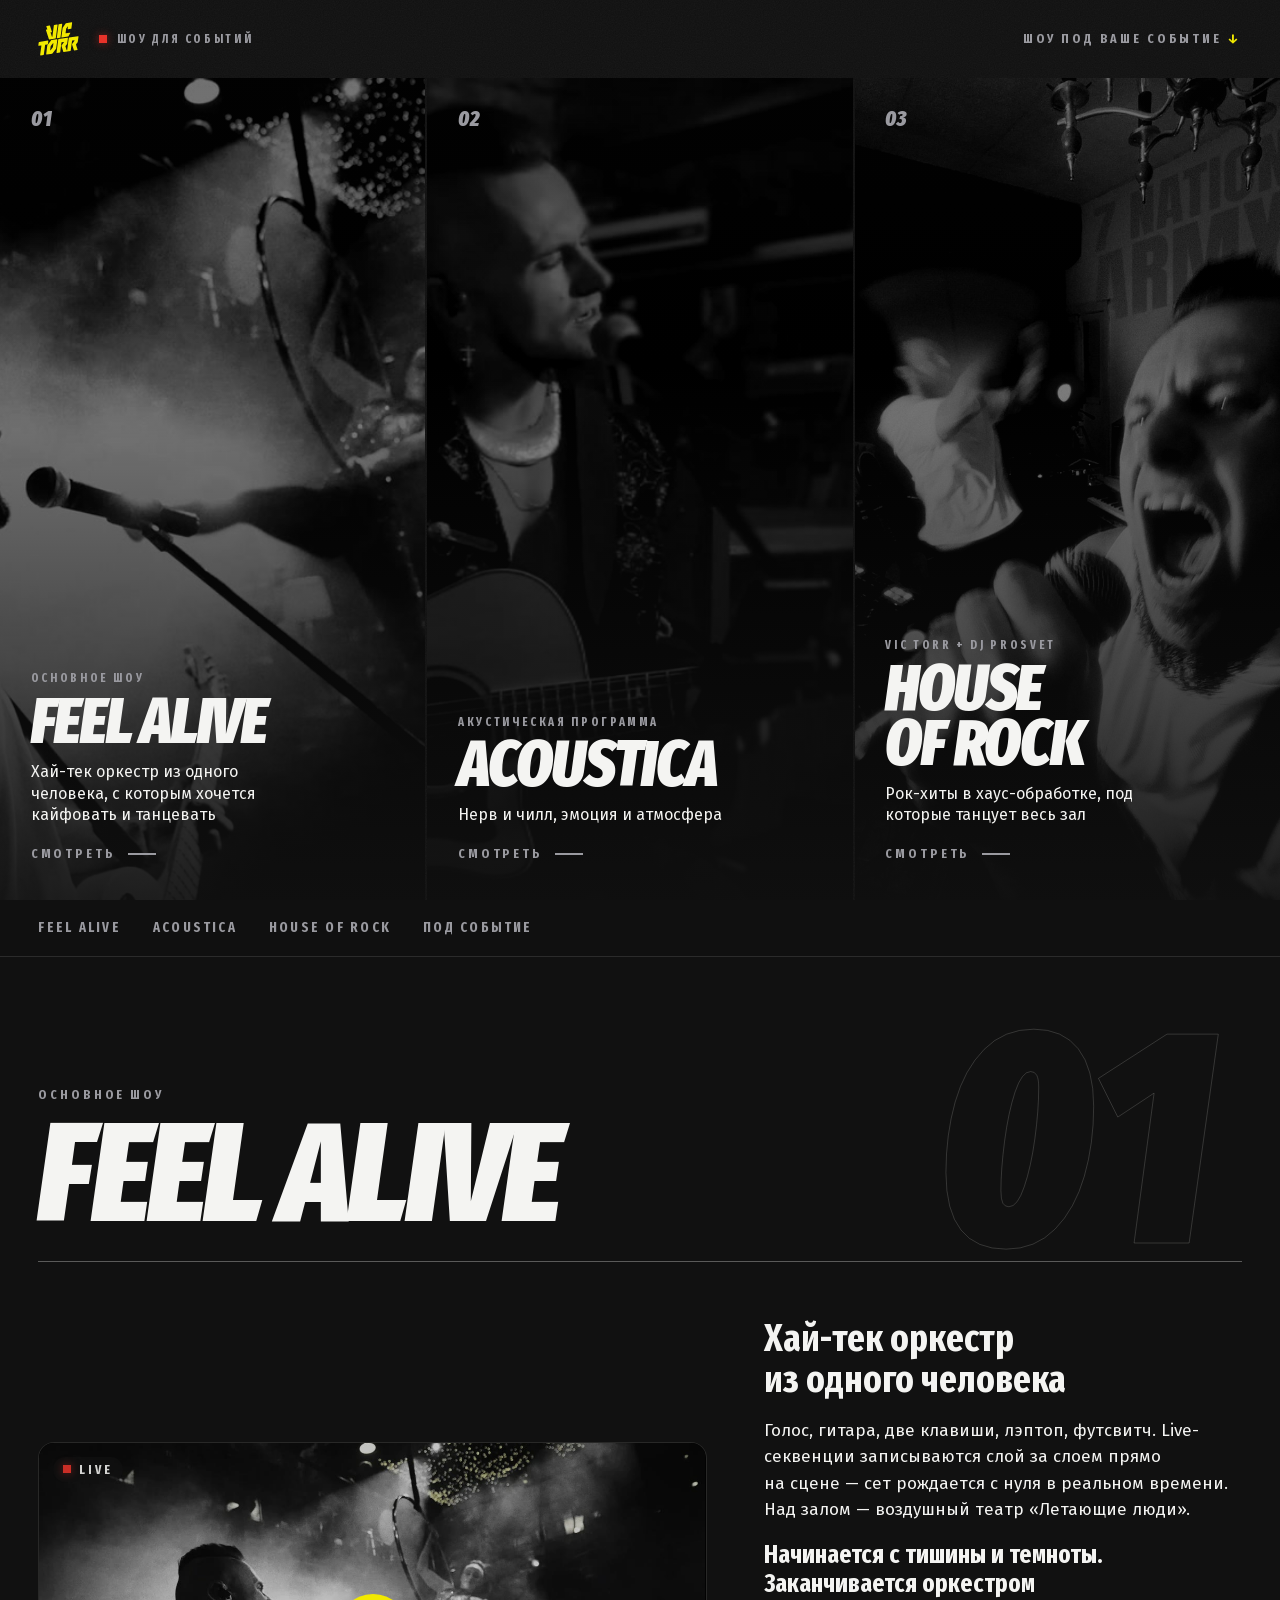
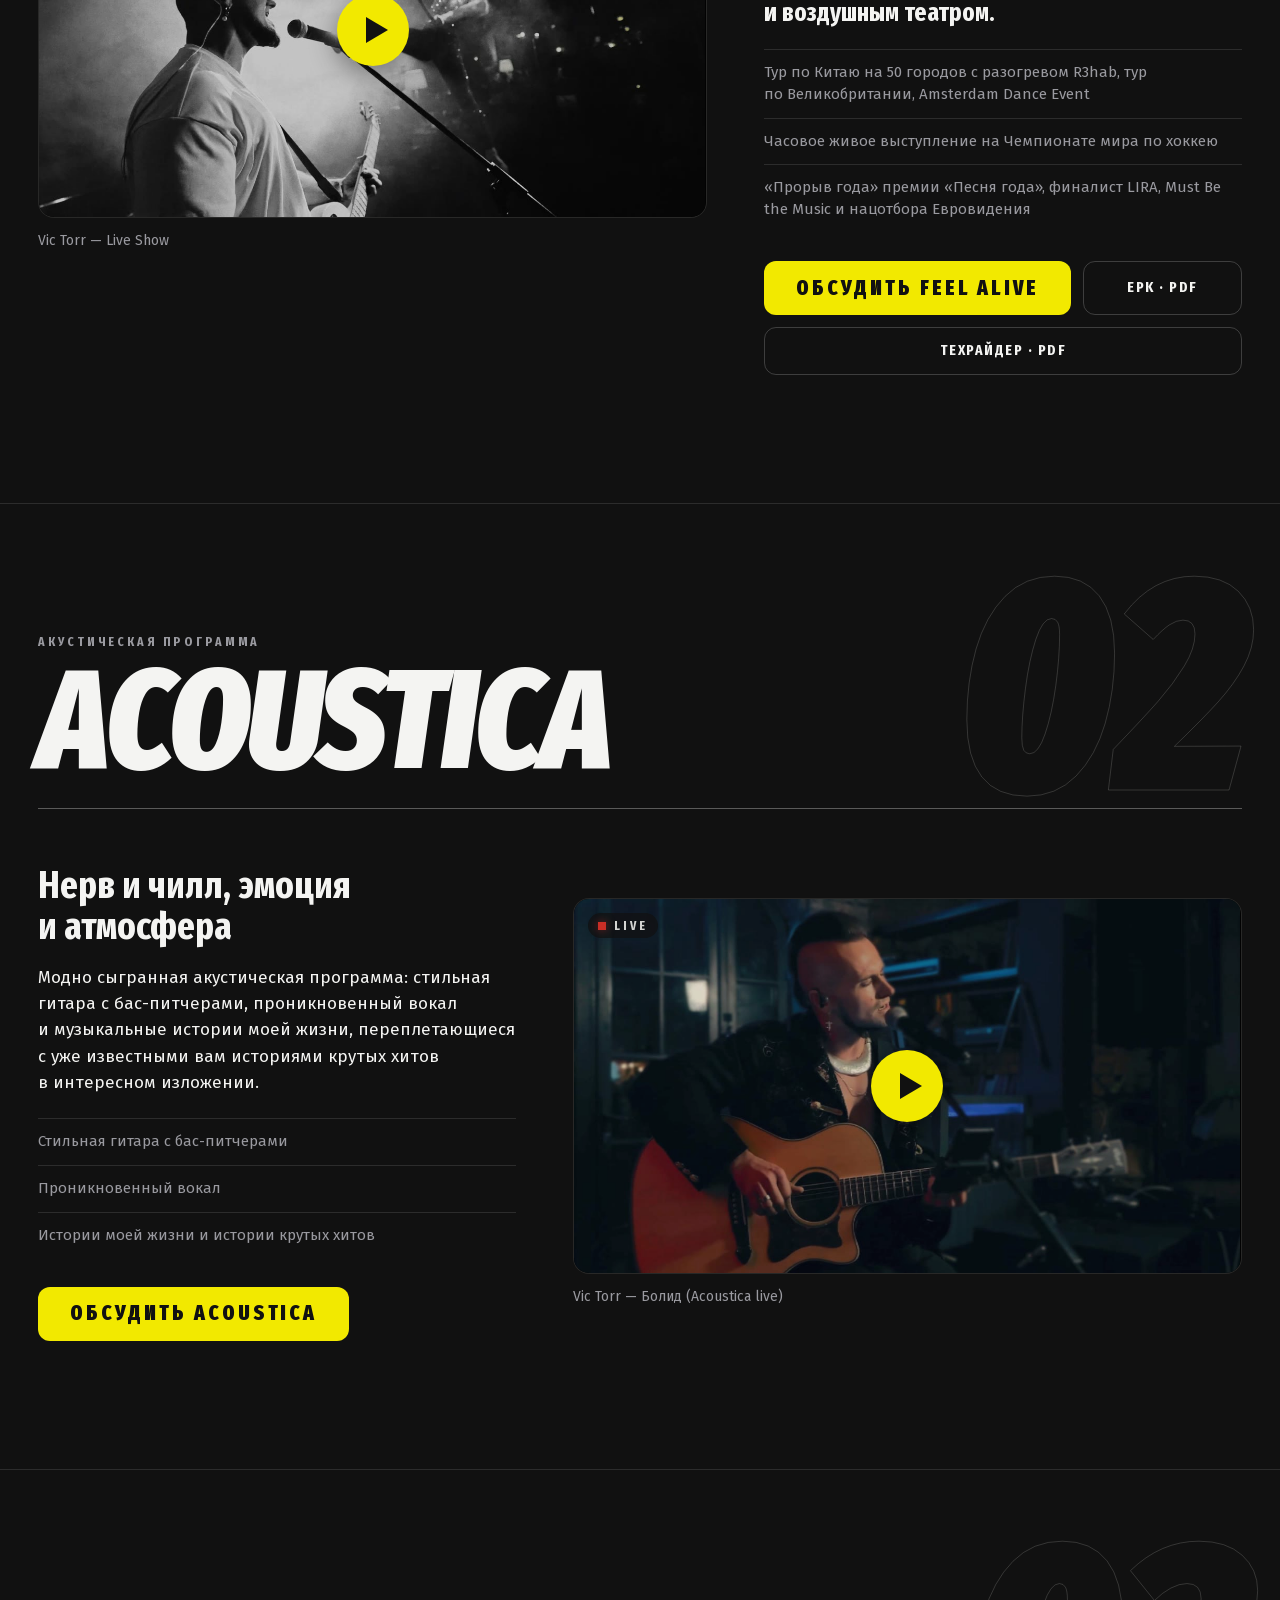
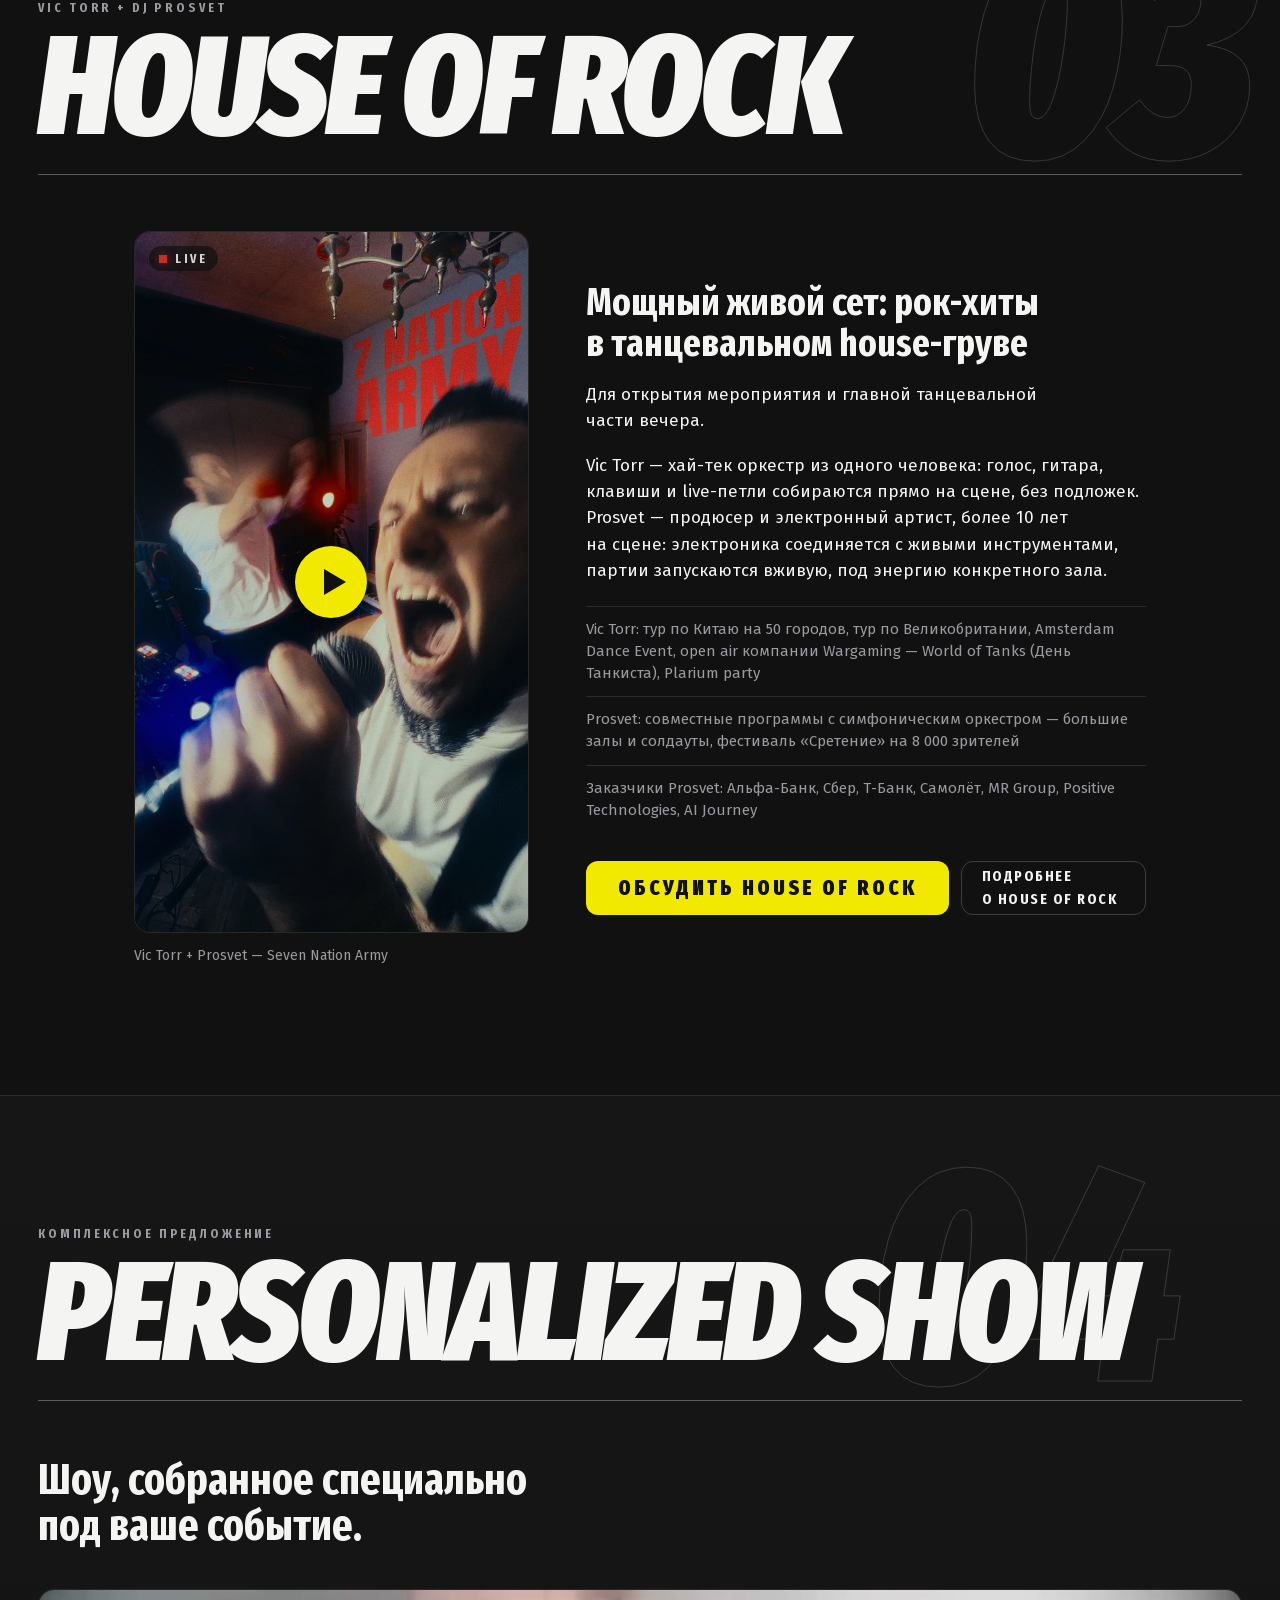
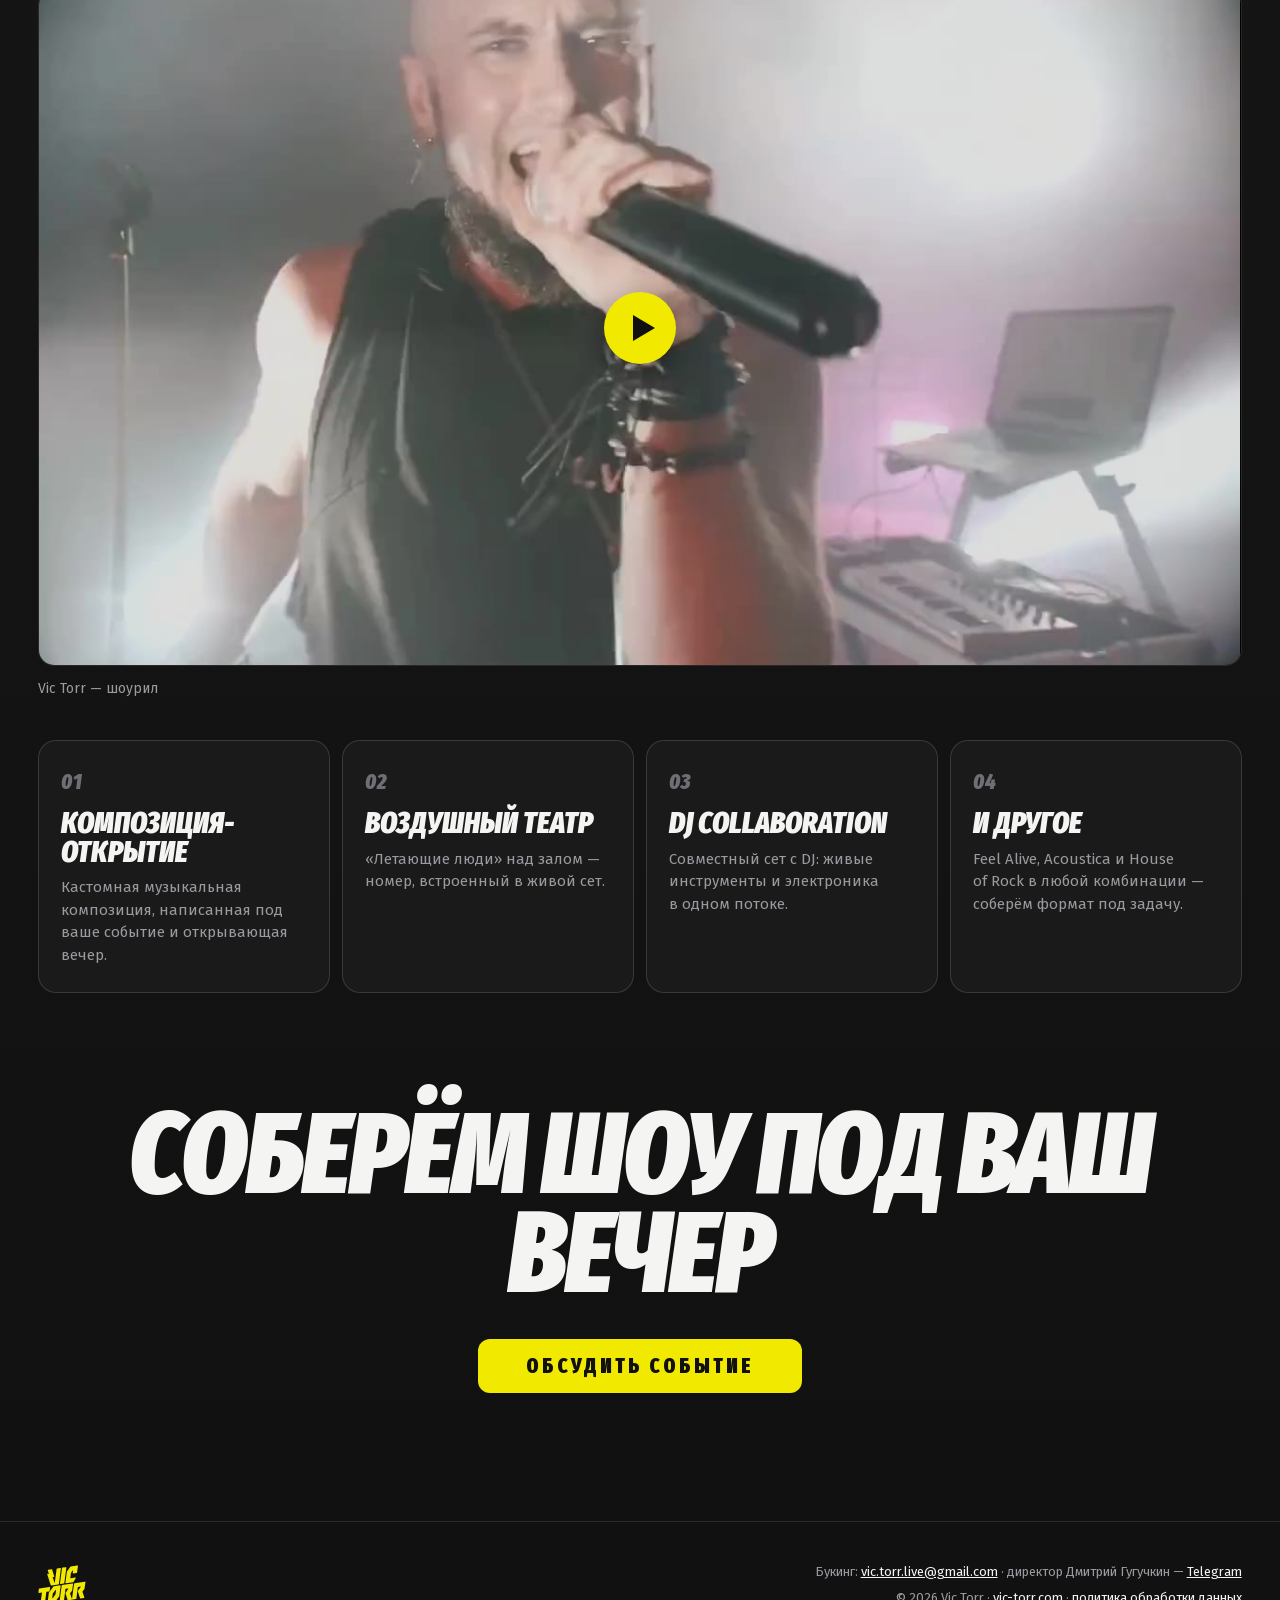
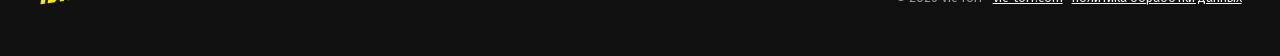
==== commit cbe50c6c: "CORP откорректировал" ====
--- a/corp/index.html
+++ b/corp/index.html
@@ -4,7 +4,7 @@
   <meta charset="utf-8">
   <meta name="viewport" content="width=device-width, initial-scale=1">
   <title>Vic Torr — шоу для событий</title>
-  <meta name="description" content="Vic Torr для агентств и заказчиков: Postpunk, Acoustica, House of Rock и шоу, собранное под ваше событие.">
+  <meta name="description" content="Vic Torr для агентств и заказчиков: Feel Alive, Acoustica, House of Rock и шоу, собранное под ваше событие.">
   <meta name="robots" content="noindex">
   <meta name="theme-color" content="#111111">
 
@@ -12,7 +12,7 @@
   <meta property="og:url" content="https://www.vic-torr.com/corp/">
   <meta property="og:site_name" content="Vic Torr">
   <meta property="og:title" content="Vic Torr — шоу для событий">
-  <meta property="og:description" content="Postpunk, Acoustica, House of Rock и шоу, собранное под ваше событие.">
+  <meta property="og:description" content="Feel Alive, Acoustica, House of Rock и шоу, собранное под ваше событие.">
   <meta property="og:image" content="https://www.vic-torr.com/media/vic-torr-live-show-poster.jpg">
   <meta property="og:locale" content="ru_RU">
 
@@ -31,7 +31,7 @@
 
   <!--
     Видео не дублируются, а берутся из соседних папок сайта:
-      Postpunk      — ../media/vic-torr-live-show.mp4 (главная)
+      Feel Alive    — ../media/vic-torr-live-show.mp4 (главная)
       Acoustica     — media/acoustica.mp4 (эта папка)
       House of Rock — ../house-of-rock/media/hor-7-nation-army.mp4
       Шоурил        — ../house-of-rock/media/vic-torr-showreel.mp4
@@ -47,13 +47,13 @@
     </div>
 
     <nav class="corp-menu" aria-label="Шоу">
-      <a class="corp-pick" href="#postpunk">
+      <a class="corp-pick" href="#feel-alive">
         <img class="corp-pick__img" src="../media/vic-torr-live-show-poster.jpg" alt="" width="1280" height="720">
         <span class="corp-pick__num">01</span>
         <span class="corp-pick__body">
           <span class="corp-pick__kind">Основное шоу</span>
-          <span class="corp-pick__title">Postpunk</span>
-          <span class="corp-pick__line">Хай-тек оркестр из&nbsp;одного человека</span>
+          <span class="corp-pick__title">Feel Alive</span>
+          <span class="corp-pick__line">Хай-тек оркестр из&nbsp;одного человека, с&nbsp;которым хочется кайфовать и&nbsp;танцевать</span>
           <span class="corp-pick__go">Смотреть</span>
         </span>
       </a>
@@ -73,7 +73,7 @@
         <span class="corp-pick__body">
           <span class="corp-pick__kind">Vic Torr + DJ Prosvet</span>
           <span class="corp-pick__title">House of&nbsp;Rock</span>
-          <span class="corp-pick__line">Рок-хиты в&nbsp;танцевальном <span class="corp-nobr">house-груве</span></span>
+          <span class="corp-pick__line">Рок-хиты в&nbsp;хаус-обработке, под которые танцует весь зал</span>
           <span class="corp-pick__go">Смотреть</span>
         </span>
       </a>
@@ -83,7 +83,7 @@
   <!-- Липкое меню: появляется под первым экраном, подсвечивает текущее шоу (main.js) -->
   <nav class="corp-nav" aria-label="Разделы">
     <div class="corp-nav__in">
-      <a class="corp-nav__link" href="#postpunk">Postpunk</a>
+      <a class="corp-nav__link" href="#feel-alive">Feel Alive</a>
       <a class="corp-nav__link" href="#acoustica">Acoustica</a>
       <a class="corp-nav__link" href="#house">House of Rock</a>
       <a class="corp-nav__link corp-nav__link--wide" href="#personal">Под событие</a>
@@ -91,13 +91,13 @@
   </nav>
 
   <main>
-    <!-- 2. Postpunk -->
-    <section id="postpunk" class="corp-show">
+    <!-- 2. Feel Alive -->
+    <section id="feel-alive" class="corp-show">
       <div class="corp-wrap">
         <div class="corp-head reveal">
           <span class="corp-head__num" aria-hidden="true">01</span>
           <p class="corp-head__kind">Основное шоу</p>
-          <h2 class="corp-head__title">Postpunk</h2>
+          <h2 class="corp-head__title">Feel Alive</h2>
           <span class="corp-head__rule" aria-hidden="true"></span>
         </div>
 
@@ -108,7 +108,7 @@
                 <source src="../media/vic-torr-live-show.mp4" type="video/mp4">
               </video>
               <span class="corp-player__tag" aria-hidden="true"><span class="mark"></span>Live</span>
-              <button class="corp-player__play" type="button" aria-label="Смотреть: Postpunk — Live Show" hidden></button>
+              <button class="corp-player__play" type="button" aria-label="Смотреть: Feel Alive — Live Show" hidden></button>
             </div>
             <figcaption>Vic Torr — Live Show</figcaption>
           </figure>
@@ -123,7 +123,7 @@
               <li>«Прорыв года» премии «Песня года», финалист LIRA, Must Be the Music и&nbsp;нацотбора Евровидения</li>
             </ul>
             <div class="corp-actions">
-              <a class="btn btn--yellow" href="mailto:vic.torr.live@gmail.com,guguchkin@gmail.com" data-booking="Postpunk">Обсудить Postpunk</a>
+              <a class="btn btn--yellow" href="mailto:vic.torr.live@gmail.com,guguchkin@gmail.com" data-booking="Feel Alive">Обсудить Feel Alive</a>
               <a class="btn btn--line" href="../docs/Vic_Torr_EPK_v14_Dmitriy_light.pdf" target="_blank" rel="noopener">EPK · PDF</a>
               <a class="btn btn--line" href="../docs/Vic_Torr_Technical_Rider_RU.pdf" target="_blank" rel="noopener">Техрайдер · PDF</a>
             </div>
@@ -197,7 +197,7 @@
             <p>Для открытия мероприятия и&nbsp;главной танцевальной части вечера.</p>
             <p>Vic Torr — хай-тек оркестр из&nbsp;одного человека: голос, гитара, клавиши и&nbsp;live-петли собираются прямо на&nbsp;сцене, без подложек. Prosvet — продюсер и&nbsp;электронный артист, более 10&nbsp;лет на&nbsp;сцене: электроника соединяется с&nbsp;живыми инструментами, партии запускаются вживую, под энергию конкретного зала.</p>
             <ul class="corp-facts">
-              <li>Vic Torr: тур по&nbsp;Китаю на&nbsp;50 городов, тур по&nbsp;Великобритании, Amsterdam Dance Event</li>
+              <li>Vic Torr: тур по&nbsp;Китаю на&nbsp;50 городов, тур по&nbsp;Великобритании, Amsterdam Dance Event, open air компании Wargaming — World of&nbsp;Tanks (День Танкиста), Plarium party</li>
               <li>Prosvet: совместные программы с&nbsp;симфоническим оркестром — большие залы и&nbsp;солдауты, фестиваль «Сретение» на&nbsp;8&nbsp;000 зрителей</li>
               <li>Заказчики Prosvet: Альфа-Банк, Сбер, Т-Банк, Самолёт, MR Group, Positive Technologies, AI Journey</li>
             </ul>
@@ -251,7 +251,7 @@
           <li class="corp-part reveal">
             <span class="corp-part__num">04</span>
             <h3 class="corp-part__title">И&nbsp;другое</h3>
-            <p>Postpunk, Acoustica и&nbsp;House of&nbsp;Rock в&nbsp;любой комбинации — соберём формат под задачу.</p>
+            <p>Feel Alive, Acoustica и&nbsp;House of&nbsp;Rock в&nbsp;любой комбинации — соберём формат под задачу.</p>
           </li>
         </ol>
 
@@ -283,7 +283,7 @@
       </div>
       <fieldset class="corp-shows">
         <legend class="field__label">Шоу</legend>
-        <label class="corp-chip"><input type="radio" name="show" value="Postpunk"><span>Postpunk</span></label>
+        <label class="corp-chip"><input type="radio" name="show" value="Feel Alive"><span>Feel Alive</span></label>
         <label class="corp-chip"><input type="radio" name="show" value="Acoustica"><span>Acoustica</span></label>
         <label class="corp-chip"><input type="radio" name="show" value="House of Rock"><span>House of Rock</span></label>
         <label class="corp-chip"><input type="radio" name="show" value="Personalized show"><span>Под событие</span></label>
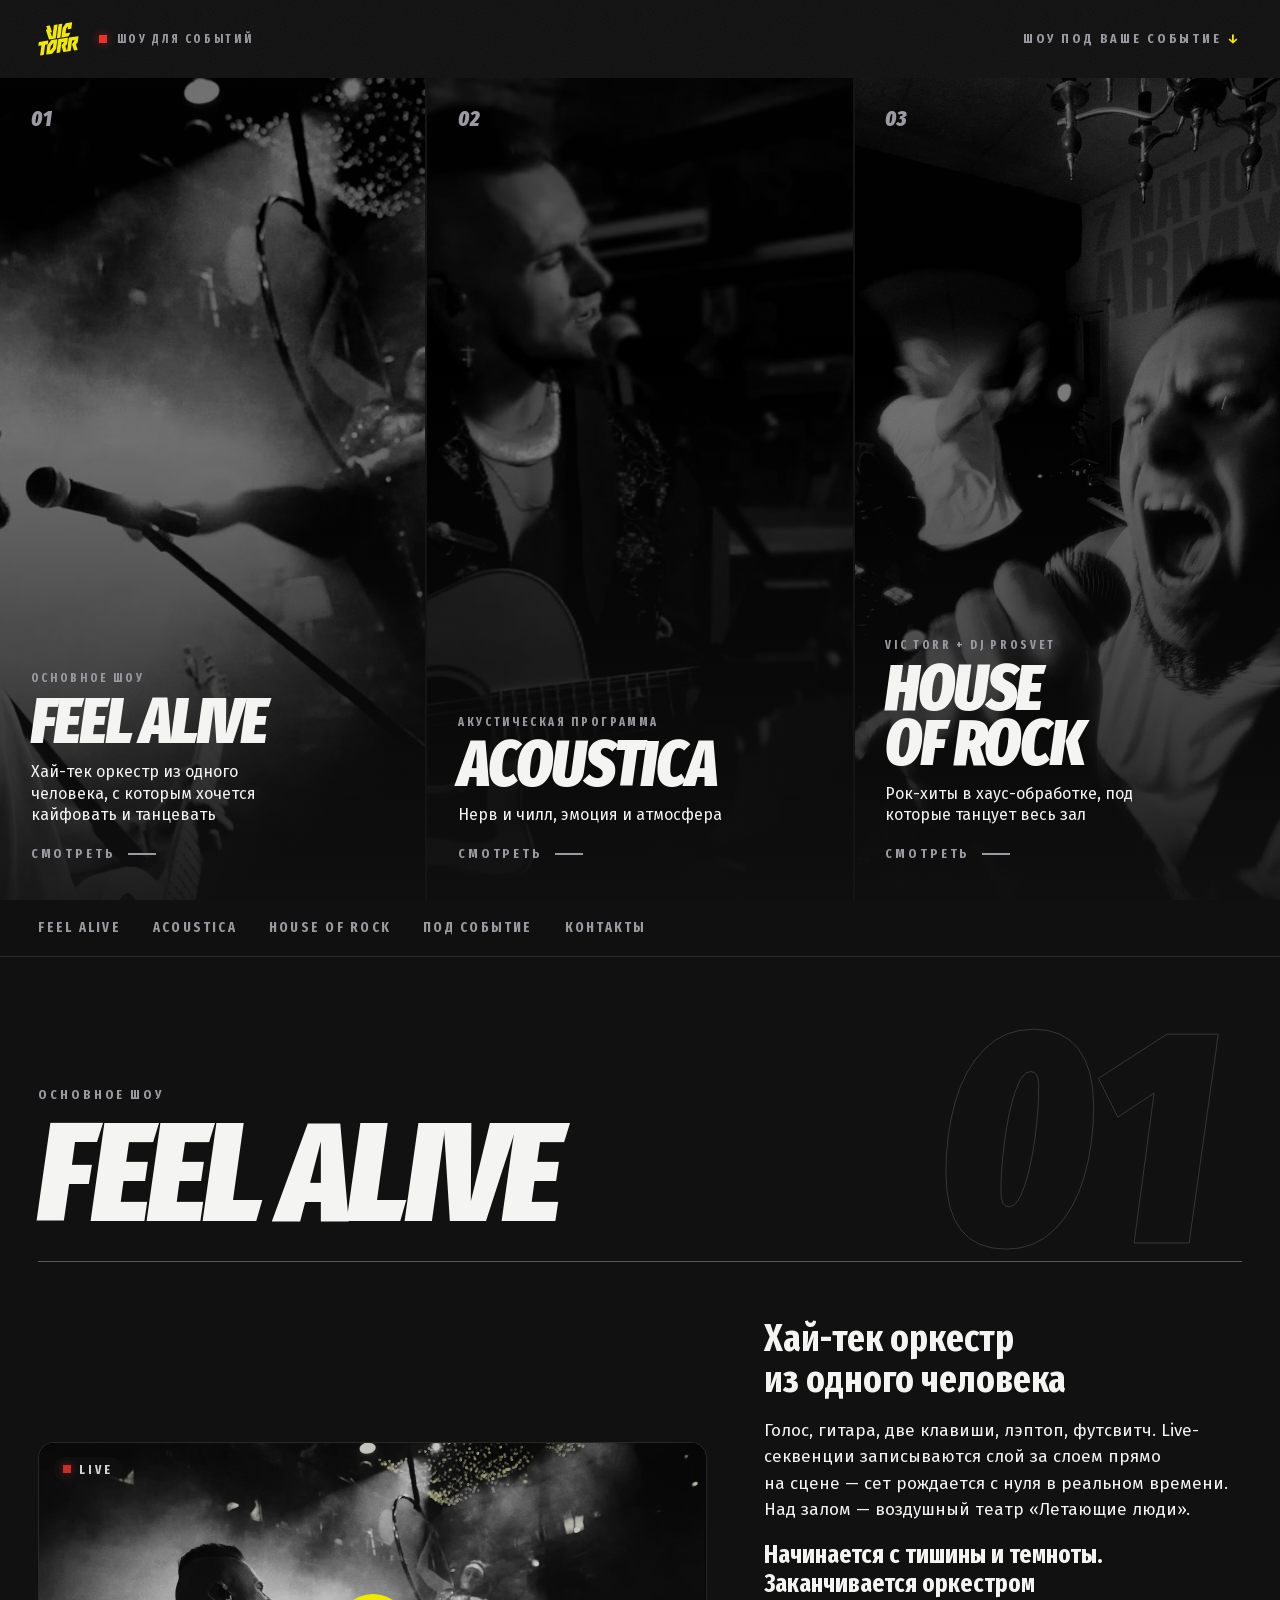
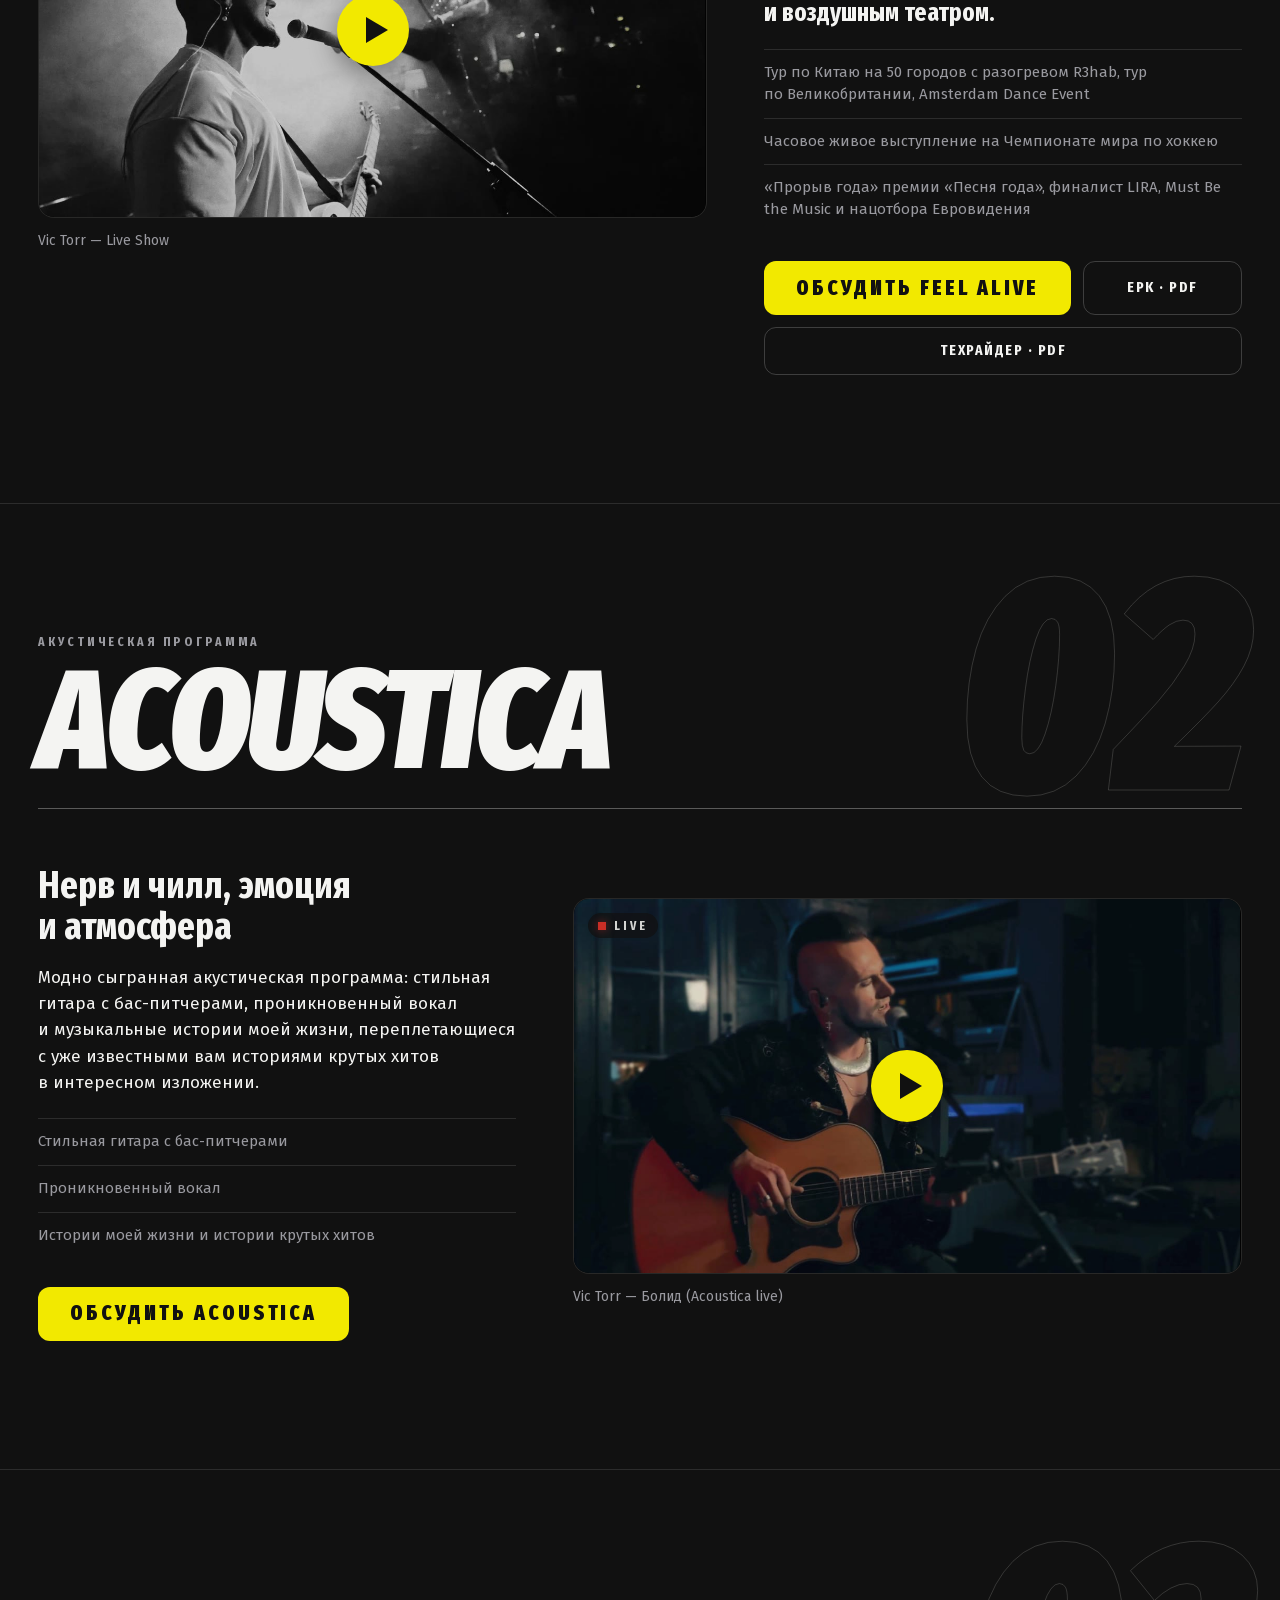
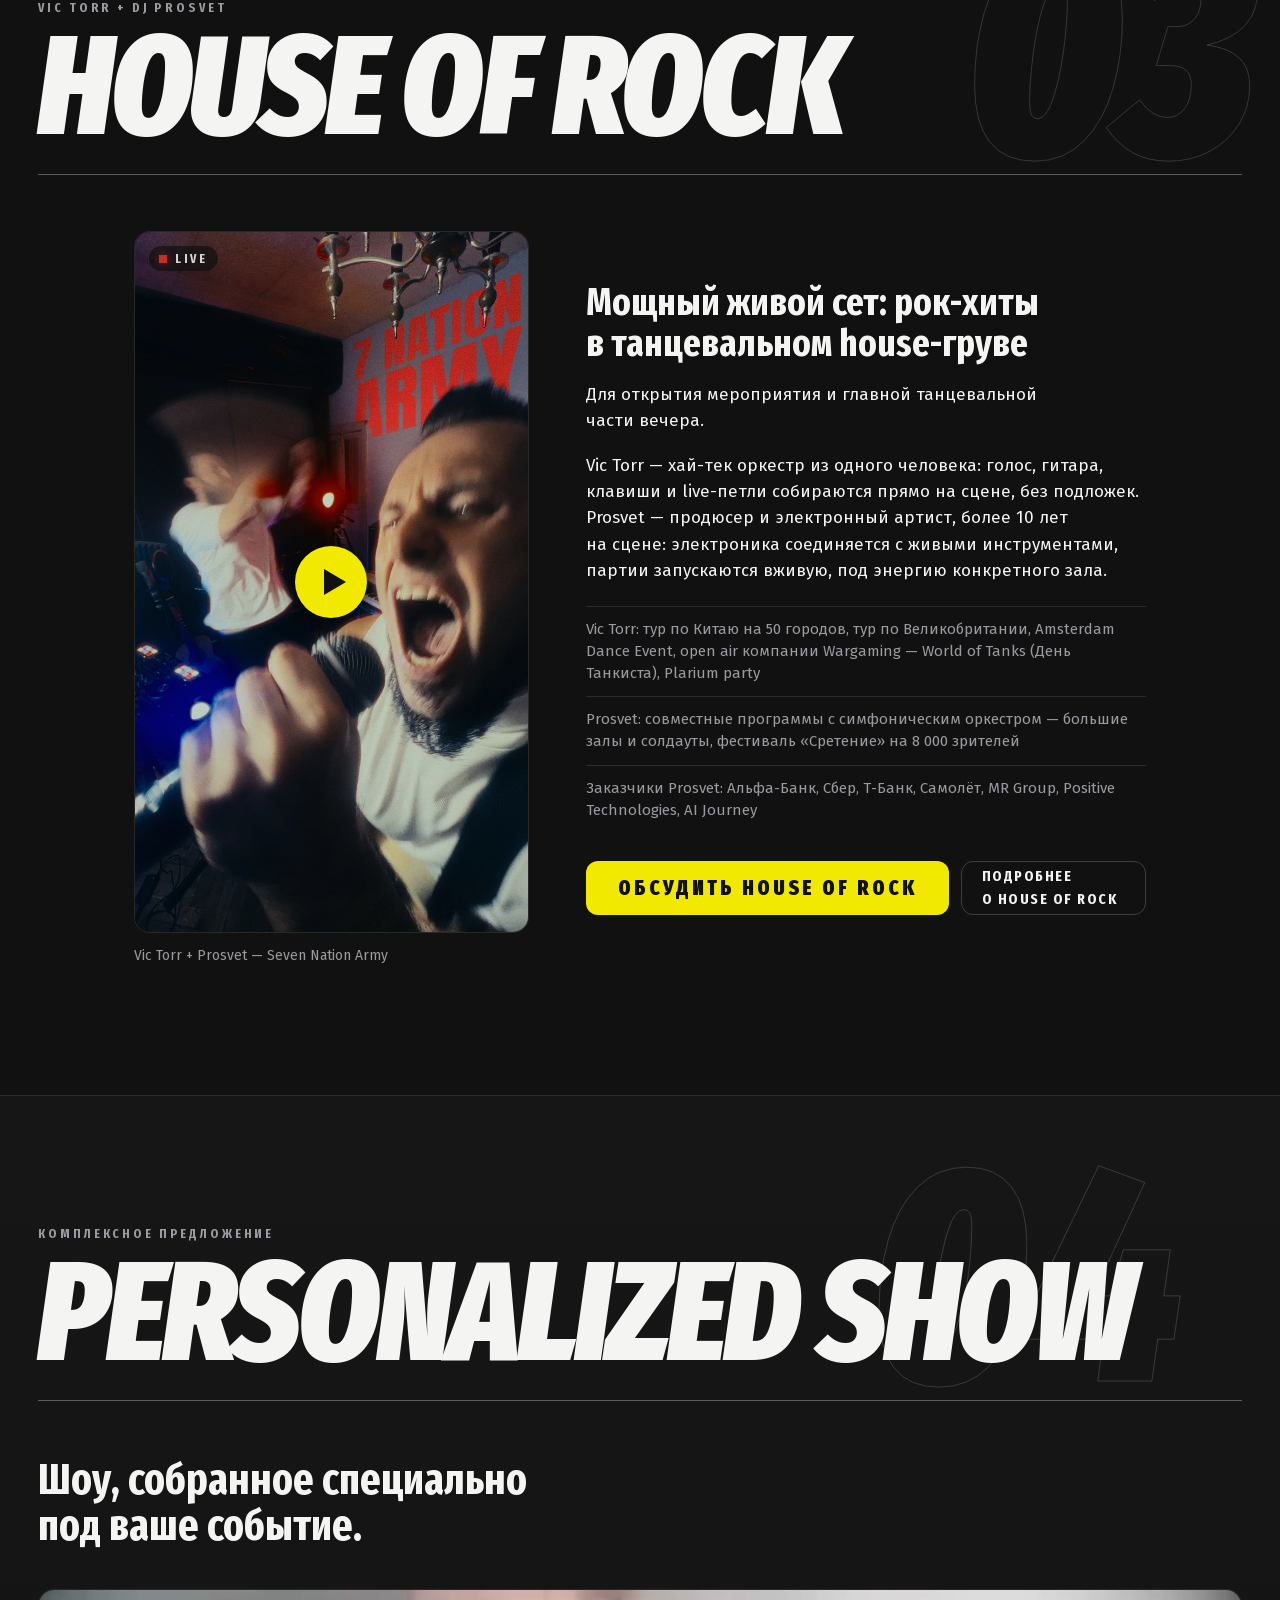
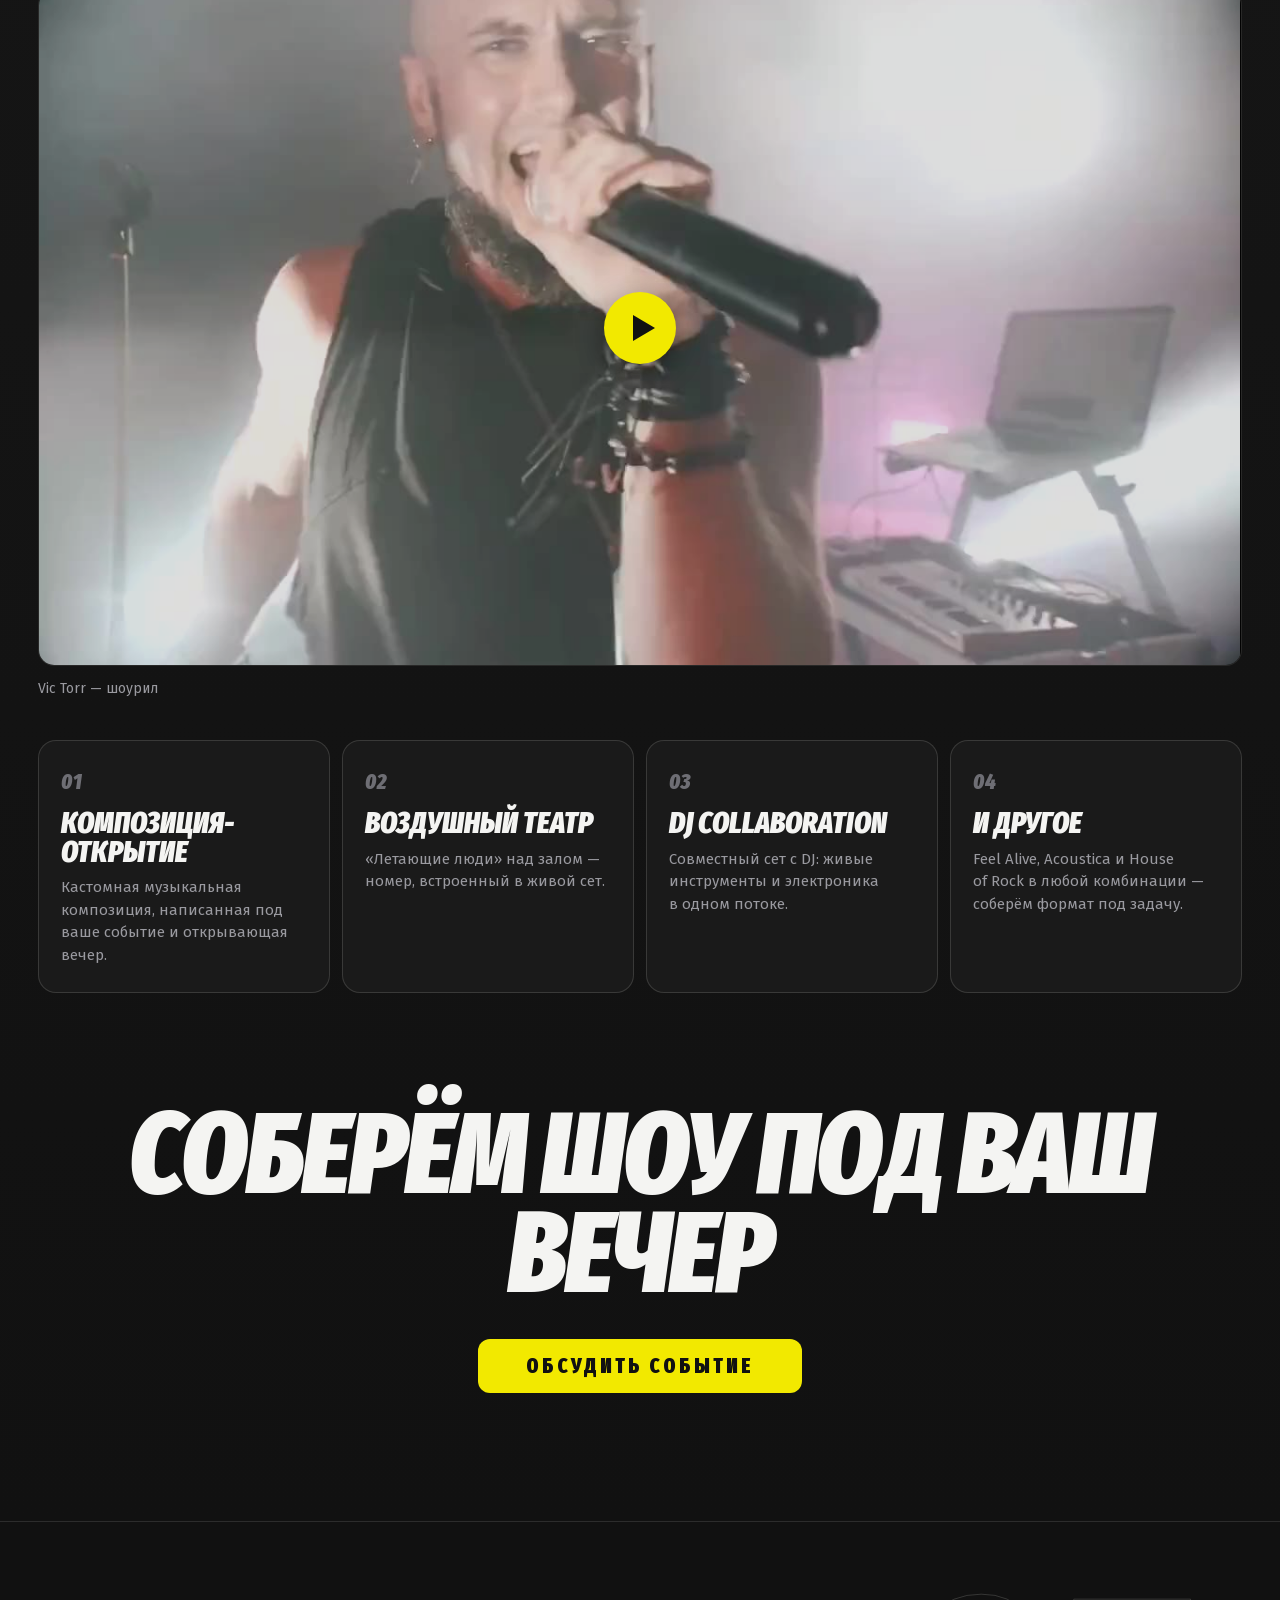
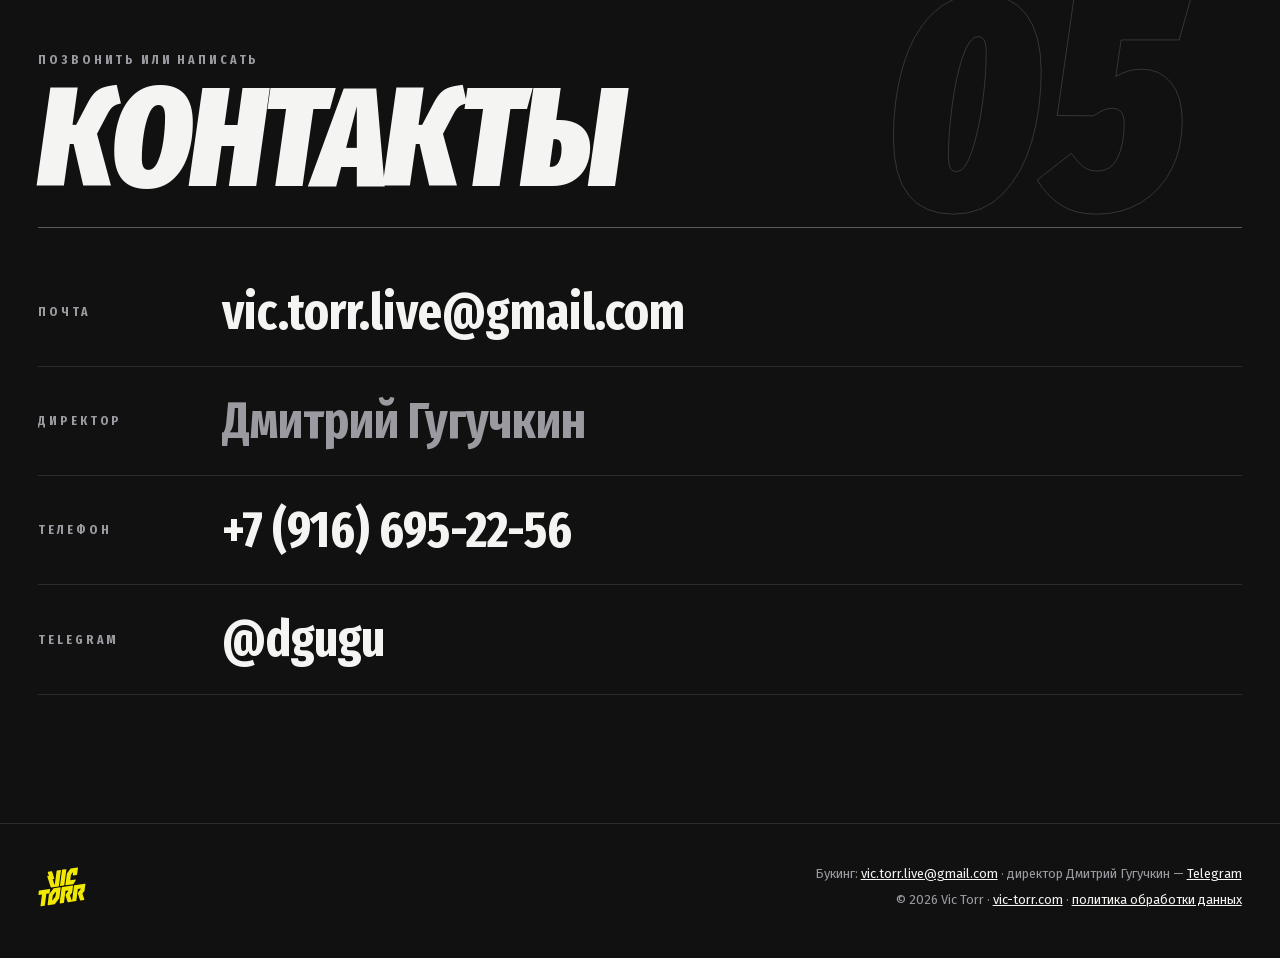
==== commit ea67465e: "CORP contacts page" ====
--- a/corp/index.html
+++ b/corp/index.html
@@ -43,7 +43,7 @@
     <div class="corp-top__bar">
       <img class="corp-top__logo" src="../images/logo-yellow.svg" alt="Vic Torr">
       <p class="corp-top__over"><span class="mark"></span>Шоу для событий</p>
-      <a class="corp-top__more" href="#personal">Шоу под ваше событие <span class="corp-top__arrow" aria-hidden="true">↓</span></a>
+      <a class="corp-top__more" href="#personal"><span class="corp-top__long">Шоу под ваше событие</span><span class="corp-top__short">Под событие</span> <span class="corp-top__arrow" aria-hidden="true">↓</span></a>
     </div>
 
     <nav class="corp-menu" aria-label="Шоу">
@@ -87,6 +87,10 @@
       <a class="corp-nav__link" href="#acoustica">Acoustica</a>
       <a class="corp-nav__link" href="#house">House of Rock</a>
       <a class="corp-nav__link corp-nav__link--wide" href="#personal">Под событие</a>
+      <a class="corp-nav__link corp-nav__link--contacts" href="#contacts" aria-label="Контакты">
+        <svg class="corp-nav__icon" viewBox="0 0 24 24" width="18" height="18" aria-hidden="true"><path d="M6.6 10.8a15.1 15.1 0 0 0 6.6 6.6l2.2-2.2a1 1 0 0 1 1-.25 11.4 11.4 0 0 0 3.6.57 1 1 0 0 1 1 1V20a1 1 0 0 1-1 1A17 17 0 0 1 3 4a1 1 0 0 1 1-1h3.5a1 1 0 0 1 1 1c0 1.25.2 2.45.57 3.57a1 1 0 0 1-.25 1z" fill="currentColor"/></svg>
+        <span class="corp-nav__text">Контакты</span>
+      </a>
     </div>
   </nav>
 
@@ -261,6 +265,37 @@
         </div>
       </div>
     </section>
+
+    <!-- 6. Контакты: напрямую, без формы. Телефон и Telegram нажимаются на телефоне -->
+    <section id="contacts" class="corp-show corp-contacts">
+      <div class="corp-wrap">
+        <div class="corp-head reveal">
+          <span class="corp-head__num" aria-hidden="true">05</span>
+          <p class="corp-head__kind">Позвонить или написать</p>
+          <h2 class="corp-head__title">Контакты</h2>
+          <span class="corp-head__rule" aria-hidden="true"></span>
+        </div>
+
+        <ul class="corp-contacts__list reveal">
+          <li class="corp-contacts__row">
+            <span class="corp-contacts__label">Почта</span>
+            <a class="corp-contacts__value" href="mailto:vic.torr.live@gmail.com">vic.torr.live@gmail.com</a>
+          </li>
+          <li class="corp-contacts__row">
+            <span class="corp-contacts__label">Директор</span>
+            <span class="corp-contacts__value corp-contacts__value--text">Дмитрий Гугучкин</span>
+          </li>
+          <li class="corp-contacts__row">
+            <span class="corp-contacts__label">Телефон</span>
+            <a class="corp-contacts__value" href="tel:+79166952256">+7&nbsp;(916)&nbsp;695-22-56</a>
+          </li>
+          <li class="corp-contacts__row">
+            <span class="corp-contacts__label">Telegram</span>
+            <a class="corp-contacts__value" href="https://t.me/dgugu" target="_blank" rel="noopener">@dgugu</a>
+          </li>
+        </ul>
+      </div>
+    </section>
   </main>
 
   <footer class="corp-foot">
--- a/corp/style.css
+++ b/corp/style.css
@@ -33,7 +33,7 @@
 /* ---------- 1. Первый экран: три шоу (мобильный — стопкой) ---------- */
 .corp-top__bar {
   display: flex; flex-wrap: wrap; align-items: center;
-  gap: 10px 20px;
+  gap: 10px 14px;
   padding: 20px 16px;
 }
 .corp-top__logo { display: block; height: 34px; width: auto; }
@@ -44,14 +44,15 @@
 }
 .corp-top__over .mark { width: 8px; height: 8px; }
 .corp-top__more {
-  display: none;
   margin-left: auto;
-  font-size: 13px;
+  font-size: 12px;
+  letter-spacing: .16em;
   color: var(--gray);
   text-decoration: none;
   transition: var(--ease);
 }
 .corp-top__more:hover { color: var(--text); }
+.corp-top__long { display: none; }
 /* Стрелка мигает жёлтым, как курсор в строке; при наведении замирает и шагает вниз */
 .corp-top__arrow {
   display: inline-block;
@@ -94,9 +95,9 @@
   z-index: -1;
   background: linear-gradient(180deg, rgba(17,17,17,.1) 0%, rgba(17,17,17,0) 35%, rgba(17,17,17,.88) 100%);
 }
+/* На мобильном номер стоит в потоке над подписью, чтобы не наезжать на текст */
 .corp-pick__num {
-  position: absolute;
-  top: 18px; left: 16px;
+  margin-bottom: 8px;
   font-family: var(--cond);
   font-style: italic;
   font-weight: 900;
@@ -140,7 +141,7 @@
   border-bottom: 1px solid var(--line);
 }
 .corp-nav__in {
-  display: flex; gap: 22px;
+  display: flex; justify-content: space-between; gap: 8px;
   max-width: 1280px;
   margin: 0 auto;
   padding: 0 16px;
@@ -153,8 +154,8 @@
   flex: none;
   display: flex; align-items: center;
   height: 52px;
-  font-size: 13px;
-  letter-spacing: .16em;
+  font-size: 12px;
+  letter-spacing: .05em;
   color: var(--gray);
   text-decoration: none;
   transition: var(--ease);
@@ -175,7 +176,8 @@
 .corp-nav__link:focus-visible { outline-offset: -2px; }
 
 /* ---------- Шоу ---------- */
-.corp-show { padding: 88px 0; border-top: 1px solid var(--line); }
+/* Контурные номера глав уезжают вбок — обрезаем, иначе iOS скроллит страницу вправо */
+.corp-show { padding: 88px 0; border-top: 1px solid var(--line); overflow-x: hidden; overflow-x: clip; }
 .corp-show:first-child { border-top: 0; }
 
 /* Заголовок главы: огромный контурный номер за названием */
@@ -326,6 +328,7 @@
 .corp-personal {
   padding: 88px 0;
   border-top: 1px solid var(--line);
+  overflow-x: hidden; overflow-x: clip;
   background: linear-gradient(180deg, var(--surface) 0%, var(--bg) 100%);
 }
 .corp-personal__lead {
@@ -370,6 +373,40 @@
 }
 .corp-part p { font-size: 15px; line-height: 1.5; color: var(--gray); }
 
+/* ---------- Контакты ---------- */
+.corp-contacts__list { margin: 0; padding: 0; list-style: none; }
+.corp-contacts__row {
+  display: flex; flex-direction: column; gap: 6px;
+  padding: 20px 0;
+  border-top: 1px solid var(--line);
+}
+.corp-contacts__row:first-child { border-top: 0; padding-top: 0; }
+.corp-contacts__row:last-child { border-bottom: 1px solid var(--line); }
+.corp-contacts__label {
+  font-family: var(--cond);
+  font-weight: 700;
+  font-size: 13px;
+  letter-spacing: .22em;
+  text-transform: uppercase;
+  color: var(--gray);
+}
+.corp-contacts__value {
+  align-self: flex-start;
+  font-family: var(--cond);
+  font-weight: 700;
+  font-size: clamp(28px, 4vw, 52px);
+  line-height: 1.1;
+  color: var(--text);
+  text-decoration: none;
+  overflow-wrap: anywhere;
+  transition: var(--ease);
+}
+a.corp-contacts__value:hover { color: var(--accent); transform: translateY(-1px); }
+.corp-contacts__value--text { color: var(--gray); }
+/* На мобильном «Контакты» в меню — значок трубки, с 640px — словом */
+.corp-nav__icon { display: block; }
+.corp-nav__text { display: none; }
+
 .corp-final { padding-top: 88px; text-align: center; }
 .corp-final__phrase {
   font-family: var(--cond);
@@ -404,13 +441,19 @@
 
 @media (min-width: 640px) {
   .corp-wrap, .corp-nav__in { padding-left: var(--pad); padding-right: var(--pad); }
-  .corp-top__bar { padding: 22px var(--pad); }
-  .corp-top__more { display: block; }
+  .corp-top__bar { gap: 10px 20px; padding: 22px var(--pad); }
+  .corp-top__more { font-size: 13px; letter-spacing: .22em; }
+  .corp-top__long { display: inline; }
+  .corp-top__short { display: none; }
   .corp-pick { padding: 28px var(--pad); }
-  .corp-pick__num { top: 24px; left: var(--pad); }
   .corp-pick__title { font-size: 72px; }
-  .corp-nav__in { gap: 32px; }
-  .corp-nav__link { height: 56px; font-size: 14px; }
+  .corp-nav__in { justify-content: flex-start; gap: 32px; }
+  .corp-nav__link { height: 56px; font-size: 14px; letter-spacing: .16em; }
+  .corp-nav__icon { display: none; }
+  .corp-nav__text { display: inline; }
+  .corp-contacts__row { flex-direction: row; align-items: center; gap: 24px; padding: 26px 0; }
+  .corp-contacts__row:first-child { padding-top: 0; }
+  .corp-contacts__label { flex: none; width: 160px; }
   .corp-show, .corp-personal { padding: 128px 0; }
   .corp-actions .btn--yellow { flex: 0 1 auto; padding: 0 32px; font-size: 21px; }
   .corp-parts { grid-template-columns: 1fr 1fr; }
@@ -437,7 +480,7 @@
     padding: 28px clamp(20px, 2.4vw, 36px) clamp(28px, 4vh, 48px);
     transition: flex-grow var(--slow);
   }
-  .corp-pick__num { left: clamp(20px, 2.4vw, 36px); }
+  .corp-pick__num { position: absolute; top: 24px; left: clamp(20px, 2.4vw, 36px); margin: 0; }
   .corp-pick__title { font-size: min(5vw, 84px); }
   .corp-menu:hover .corp-pick,
   .corp-menu:focus-within .corp-pick { flex-grow: .85; }
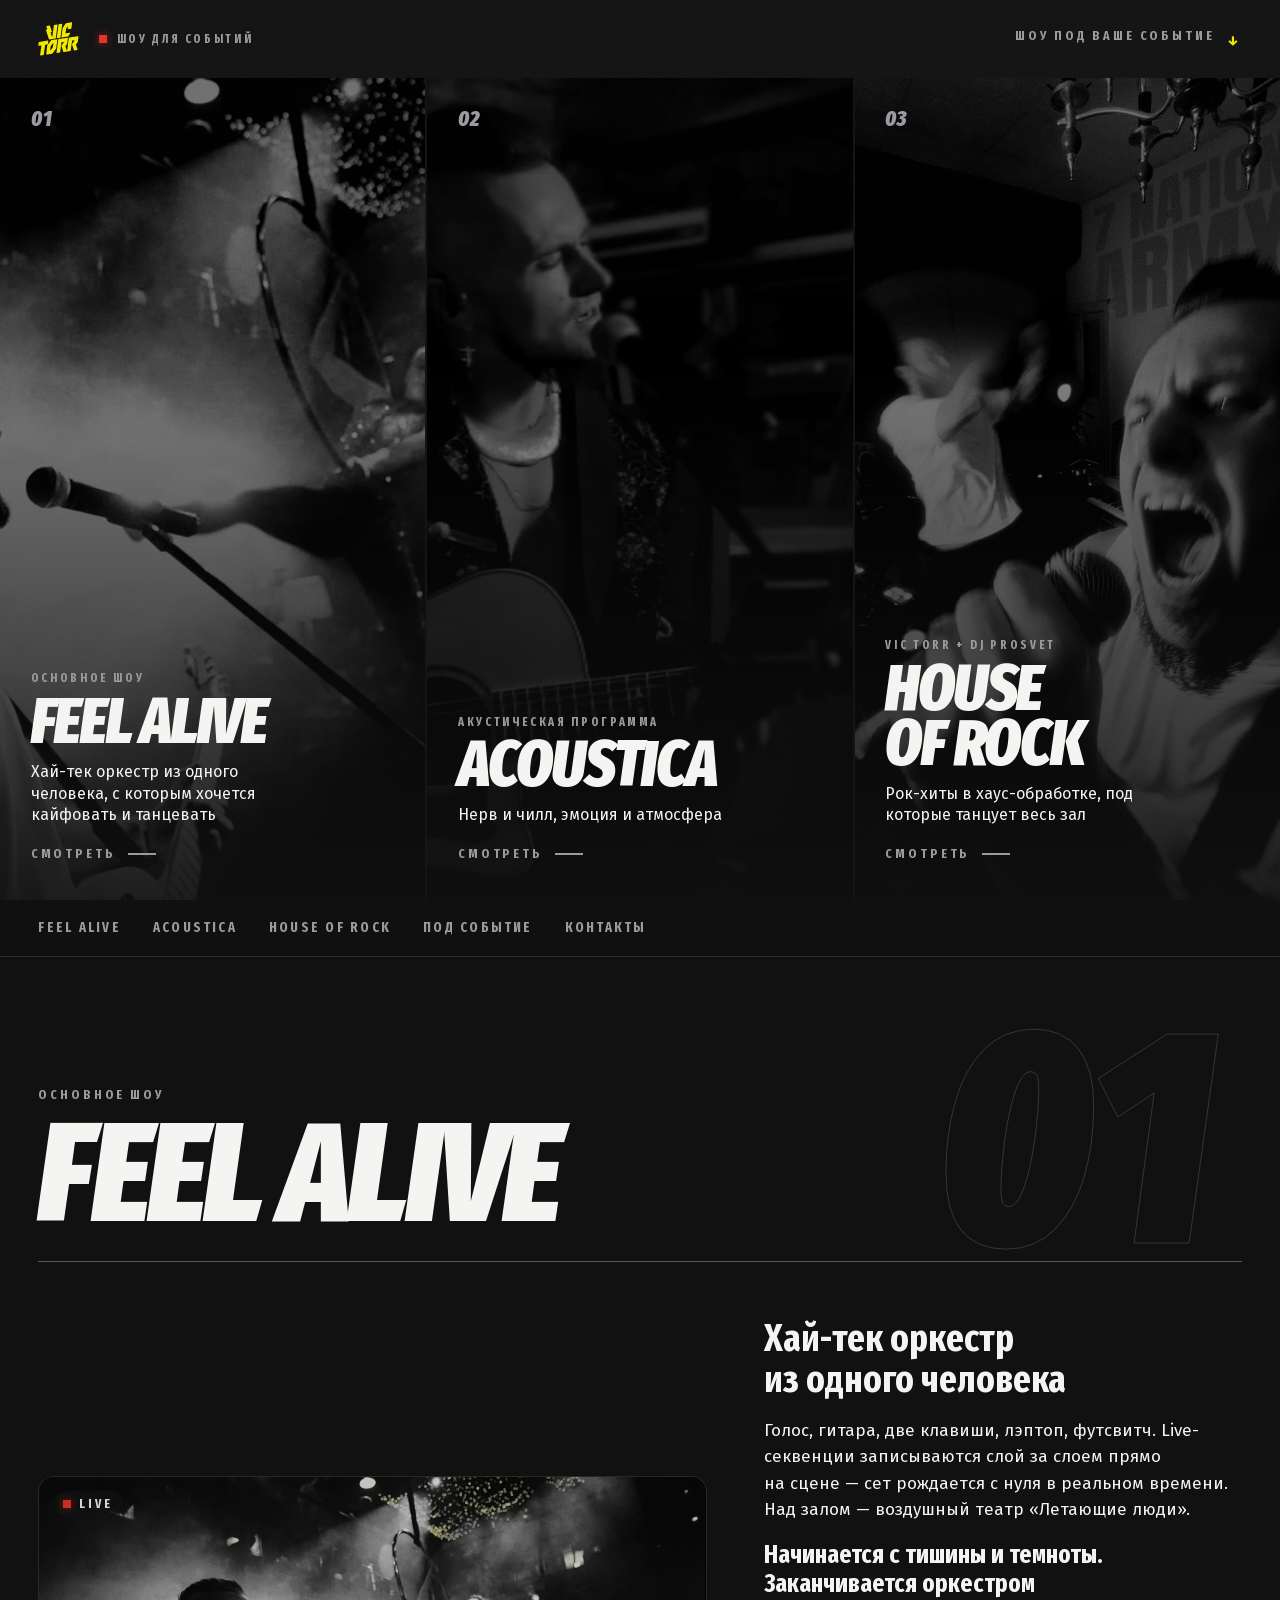
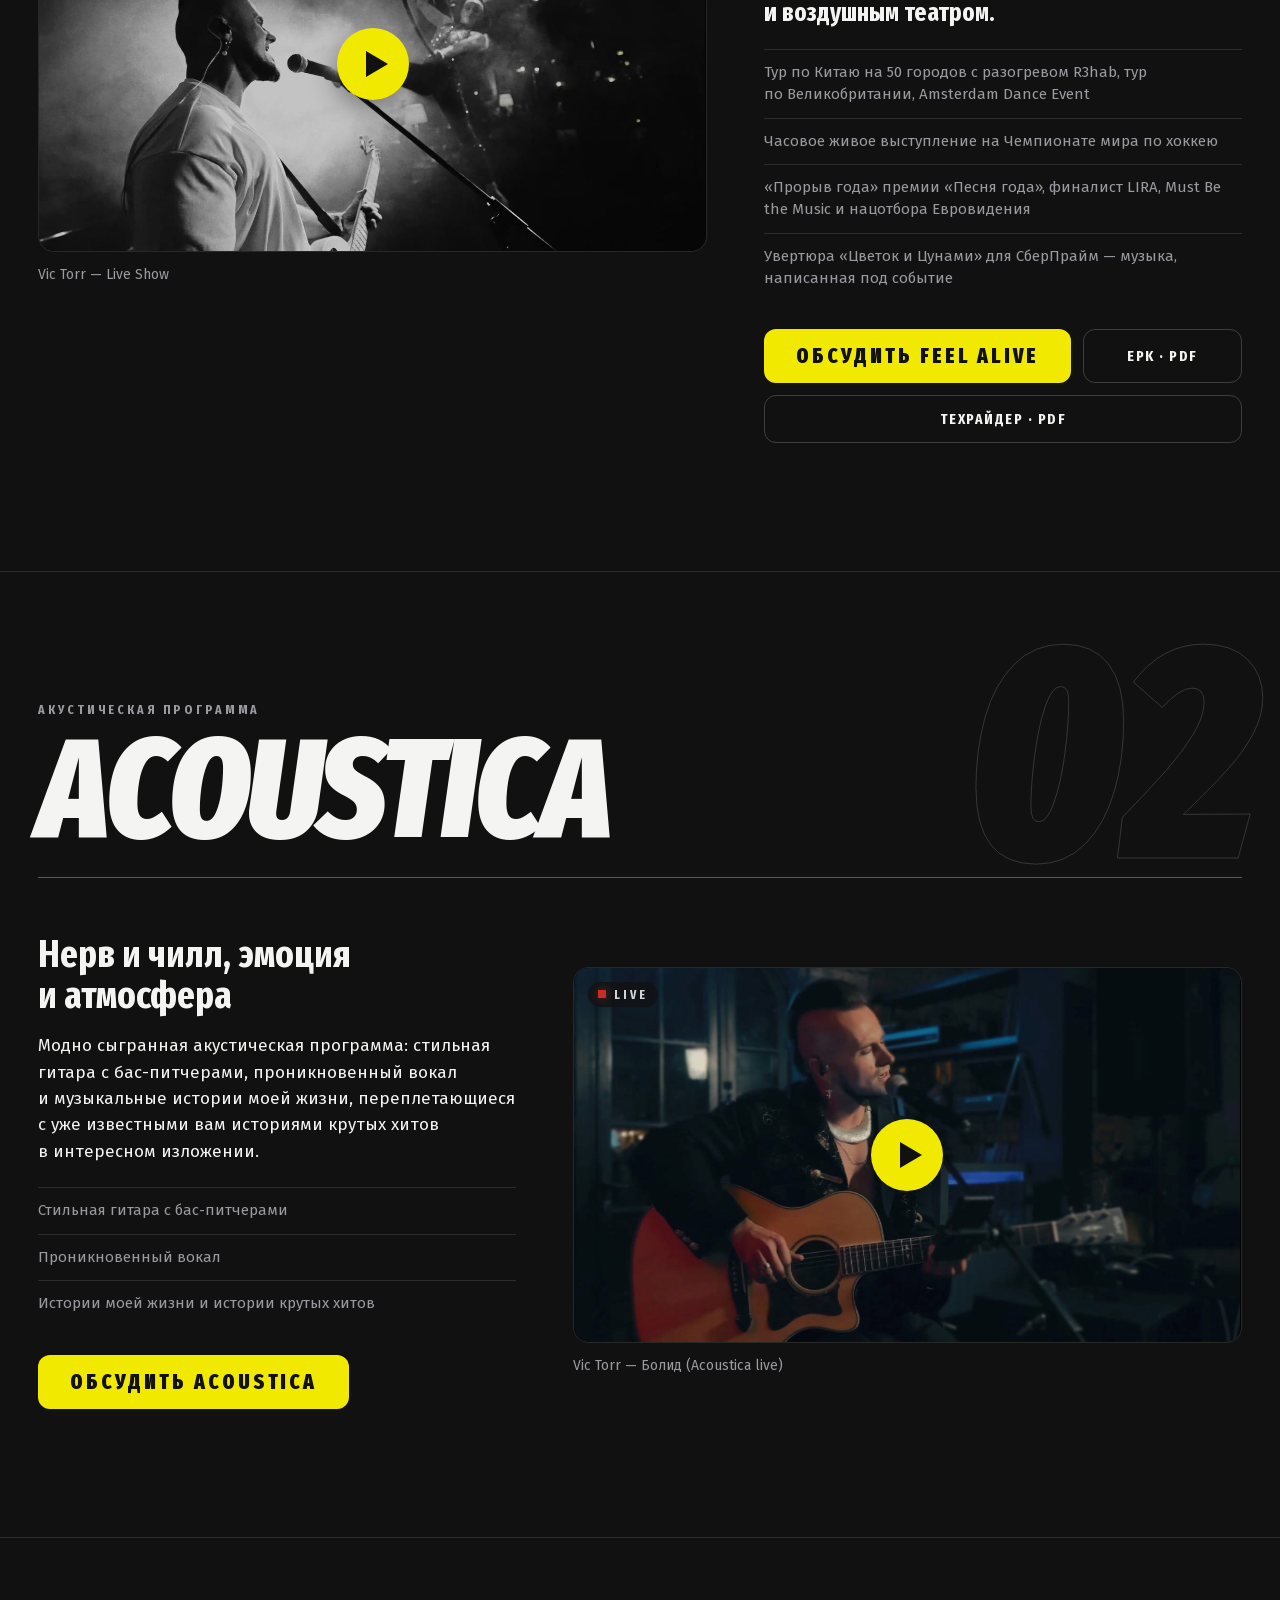
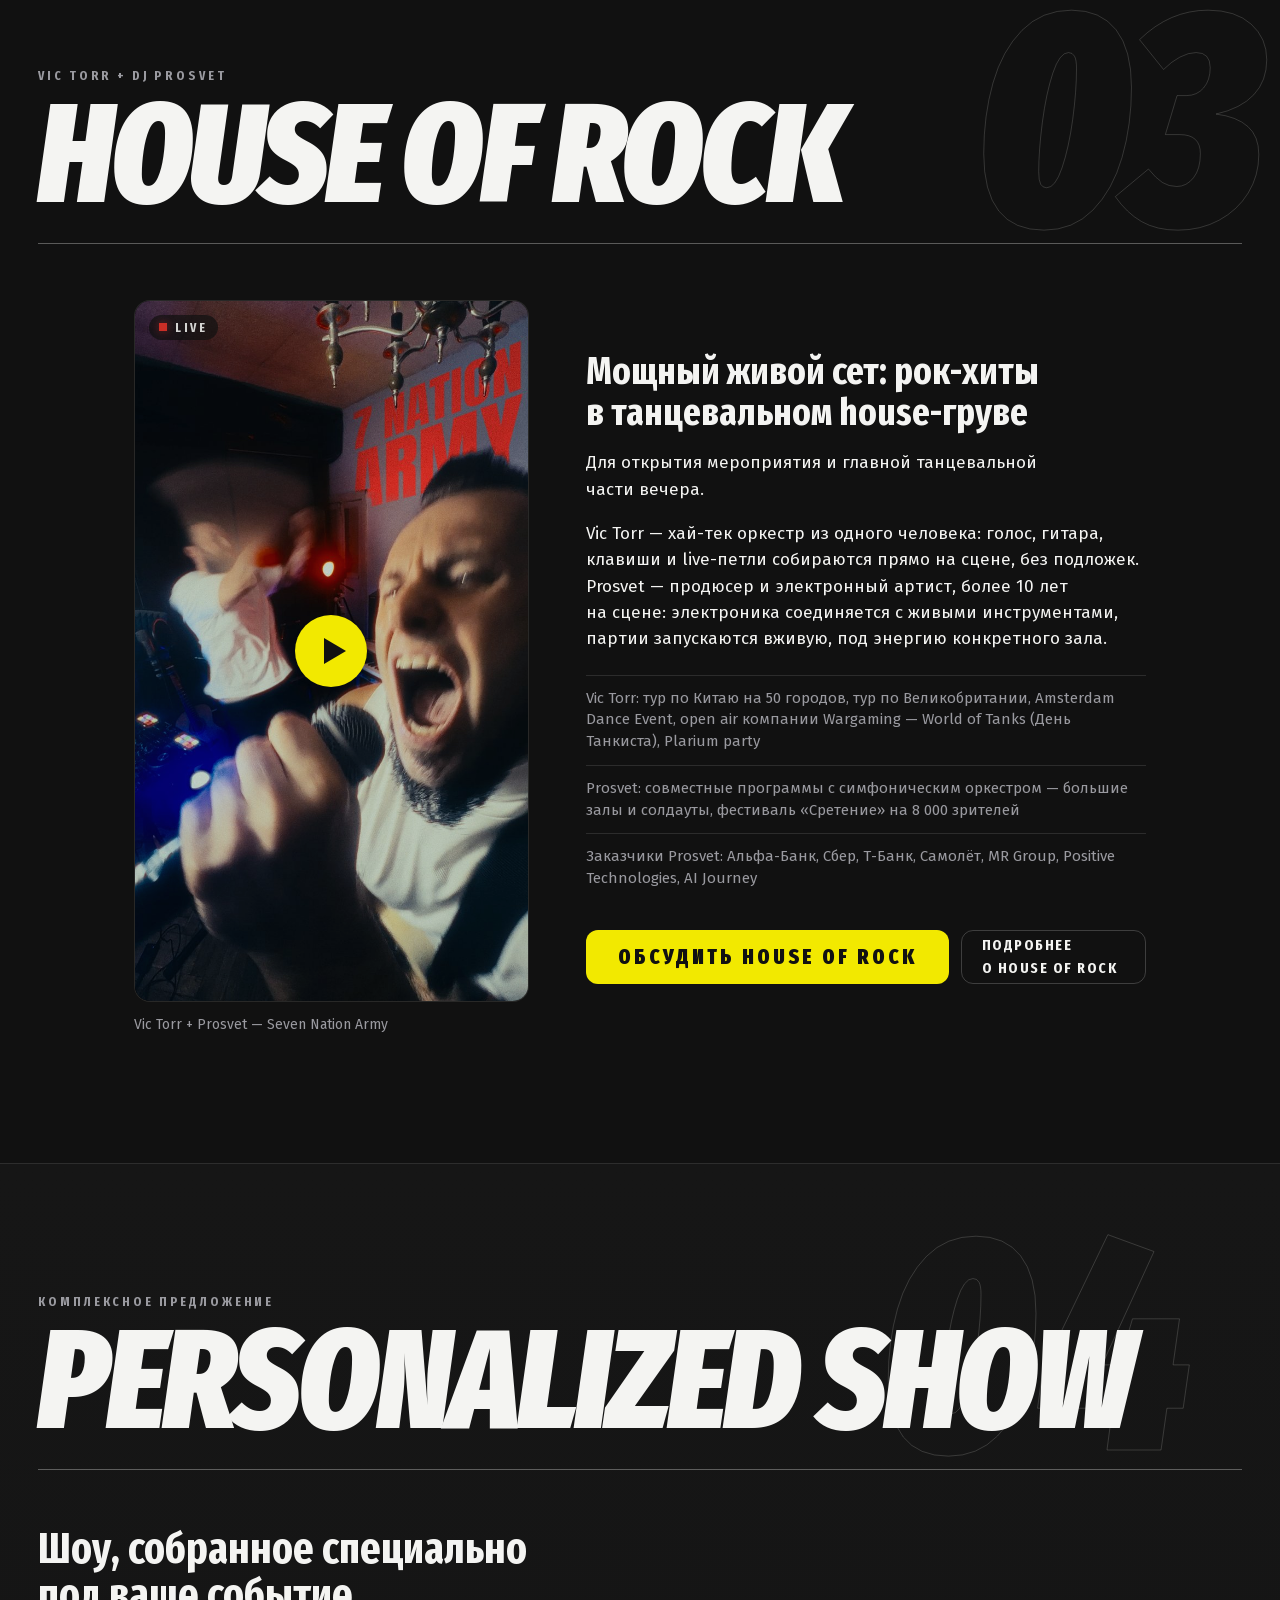
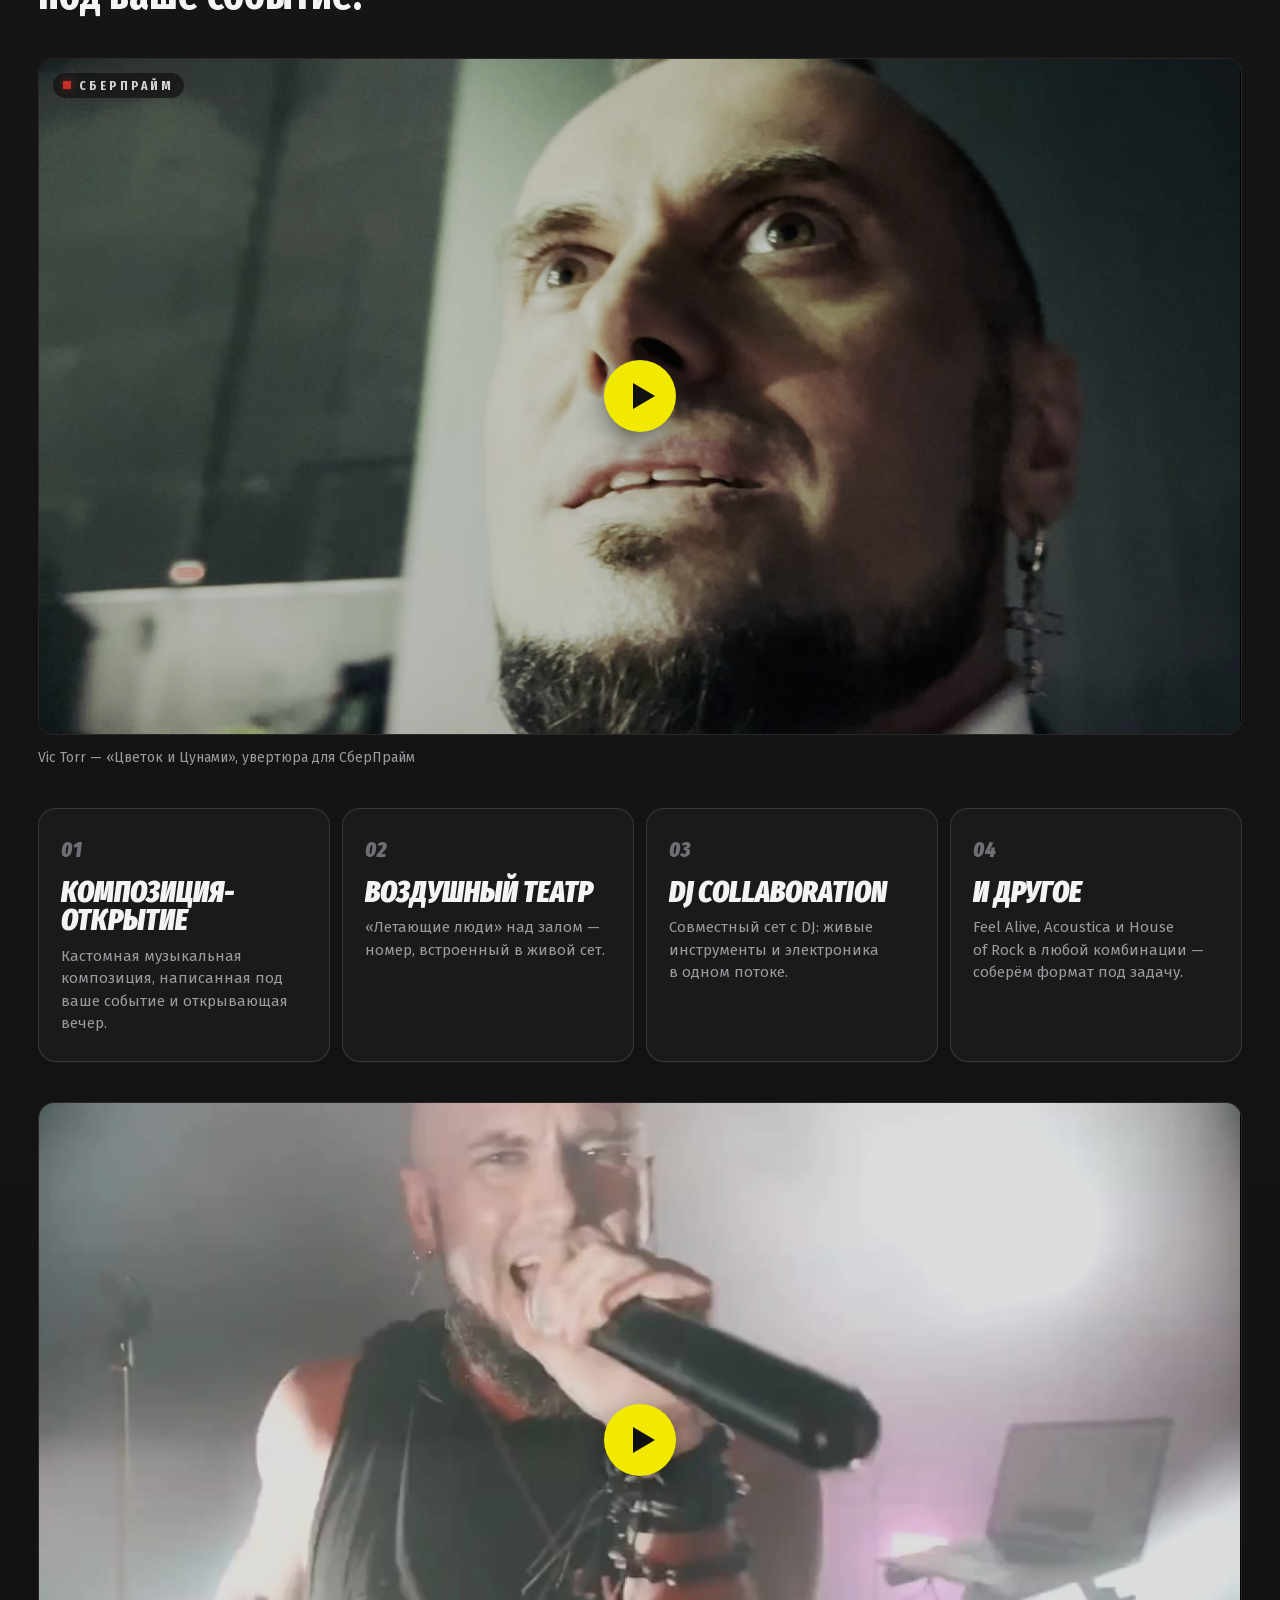
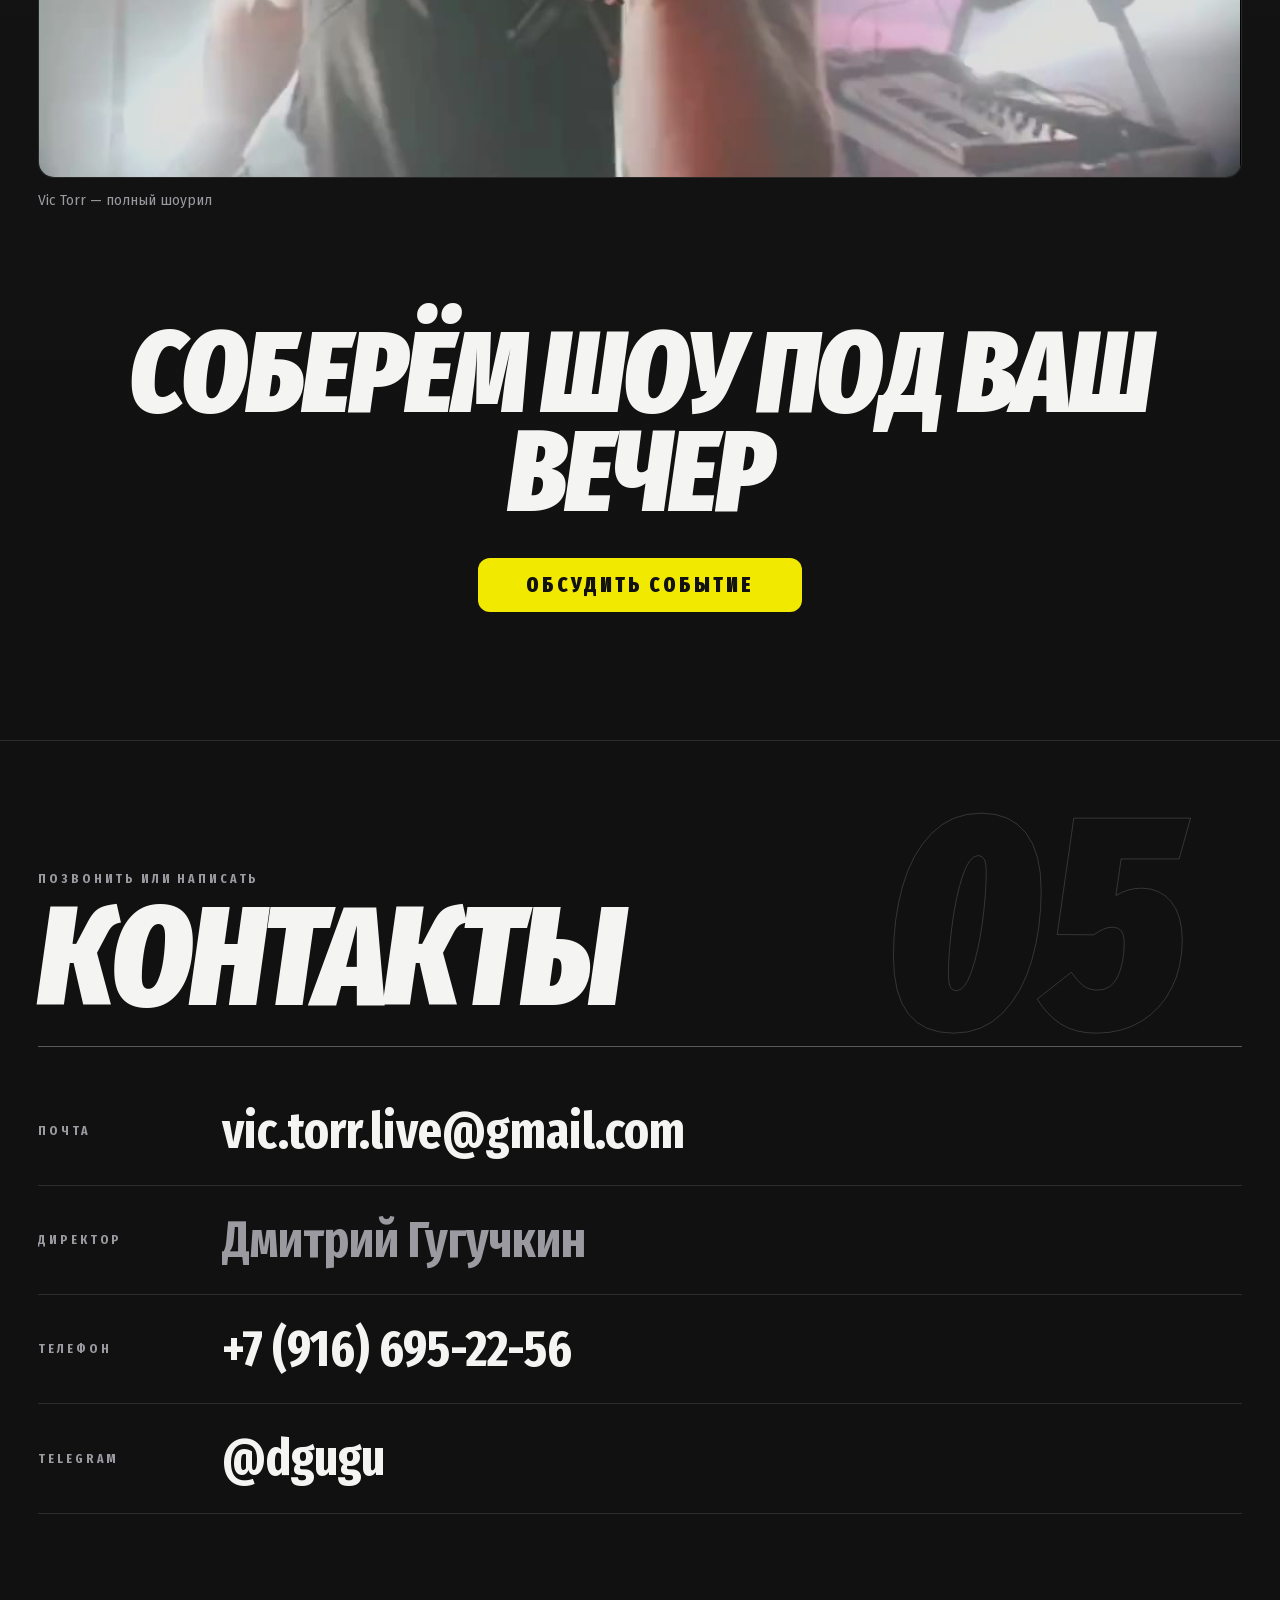
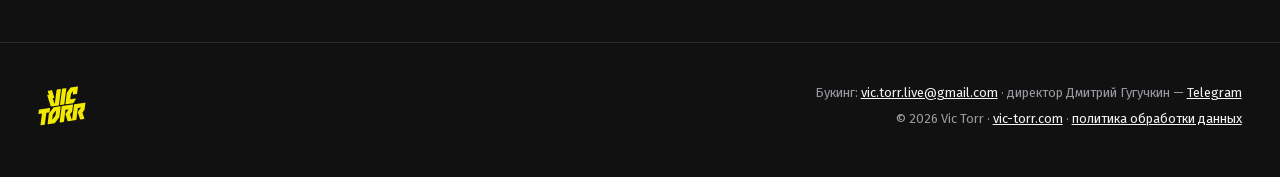
==== commit 834d898f: "CORP добавил Цветок и Цунами" ====
--- a/corp/index.html
+++ b/corp/index.html
@@ -34,6 +34,7 @@
       Feel Alive    — ../media/vic-torr-live-show.mp4 (главная)
       Acoustica     — media/acoustica.mp4 (эта папка)
       House of Rock — ../house-of-rock/media/hor-7-nation-army.mp4
+      Цветок и Цунами — media/tsvetok-i-tsunami.mp4 (эта папка, Personalized show)
       Шоурил        — ../house-of-rock/media/vic-torr-showreel.mp4
     При переезде на другое хранилище меняется только префикс src/poster.
   -->
@@ -125,6 +126,7 @@
               <li>Тур по&nbsp;Китаю на&nbsp;50 городов с&nbsp;разогревом R3hab, тур по&nbsp;Великобритании, Amsterdam Dance Event</li>
               <li>Часовое живое выступление на&nbsp;Чемпионате мира по&nbsp;хоккею</li>
               <li>«Прорыв года» премии «Песня года», финалист LIRA, Must Be the Music и&nbsp;нацотбора Евровидения</li>
+              <li>Увертюра «Цветок и&nbsp;Цунами» для СберПрайм — музыка, написанная под событие</li>
             </ul>
             <div class="corp-actions">
               <a class="btn btn--yellow" href="mailto:vic.torr.live@gmail.com,guguchkin@gmail.com" data-booking="Feel Alive">Обсудить Feel Alive</a>
@@ -228,12 +230,13 @@
 
         <figure class="corp-video corp-personal__reel reveal">
           <div class="corp-player">
-            <video controls playsinline preload="none" poster="../house-of-rock/media/vic-torr-showreel-poster.jpg">
-              <source src="../house-of-rock/media/vic-torr-showreel.mp4" type="video/mp4">
+            <video controls playsinline preload="none" poster="media/tsvetok-i-tsunami-poster.jpg">
+              <source src="media/tsvetok-i-tsunami.mp4" type="video/mp4">
             </video>
-            <button class="corp-player__play" type="button" aria-label="Смотреть: Vic Torr — шоурил" hidden></button>
-          </div>
-          <figcaption>Vic Torr — шоурил</figcaption>
+            <span class="corp-player__tag" aria-hidden="true"><span class="mark"></span>СберПрайм</span>
+            <button class="corp-player__play" type="button" aria-label="Смотреть: Цветок и Цунами — увертюра для СберПрайм" hidden></button>
+          </div>
+          <figcaption>Vic Torr — «Цветок и&nbsp;Цунами», увертюра для СберПрайм</figcaption>
         </figure>
 
         <ol class="corp-parts">
@@ -258,6 +261,16 @@
             <p>Feel Alive, Acoustica и&nbsp;House of&nbsp;Rock в&nbsp;любой комбинации — соберём формат под задачу.</p>
           </li>
         </ol>
+
+        <figure class="corp-video corp-personal__reel reveal">
+          <div class="corp-player">
+            <video controls playsinline preload="none" poster="../house-of-rock/media/vic-torr-showreel-poster.jpg">
+              <source src="../house-of-rock/media/vic-torr-showreel.mp4" type="video/mp4">
+            </video>
+            <button class="corp-player__play" type="button" aria-label="Смотреть: Vic Torr — шоурил" hidden></button>
+          </div>
+          <figcaption>Vic Torr — полный шоурил</figcaption>
+        </figure>
 
         <div class="corp-final reveal">
           <p class="corp-final__phrase">Соберём шоу под&nbsp;ваш вечер</p>
--- a/style.css
+++ b/style.css
@@ -58,7 +58,7 @@
 
 /* ---------- База ---------- */
 *, *::before, *::after { box-sizing: border-box; }
-html { -webkit-text-size-adjust: 100%; scroll-behavior: smooth; }
+html { -webkit-text-size-adjust: 100%; scroll-behavior: smooth; scroll-padding-top: 56px; }
 body {
   margin: 0;
   background: var(--bg);
@@ -186,16 +186,18 @@
     overflow: hidden;
   }
   .hero__photo, .hero__shade, .hero__side { height: auto; inset: 0; }
+  /* Фото — правее текста, чтобы надписи не ложились на лицо */
+  .hero__photo, .hero__side { left: 34%; }
   .hero__photo {
     background-image: url('images/vic-hero-mono.webp');
-    background-position: 38% 42%;
+    background-position: 15% 42%;
   }
   .hero__shade {
     background: linear-gradient(180deg, rgba(17,17,17,.28) 0%, rgba(17,17,17,0) 34%, rgba(17,17,17,.5) 72%, rgba(17,17,17,.94) 96%, #111111 100%);
   }
   .hero__side {
     display: block;
-    background: linear-gradient(90deg, rgba(17,17,17,.72) 0%, rgba(17,17,17,.28) 42%, rgba(17,17,17,0) 70%);
+    background: linear-gradient(90deg, #111111 0%, rgba(17,17,17,.6) 8%, rgba(17,17,17,0) 18%);
   }
   .hero__inner {
     width: 100%;
@@ -218,6 +220,66 @@
   .hero__btns .btn { min-width: 220px; height: 58px; font-size: 22px; }
 }
 
+/* ---------- Липкое меню ----------
+   До 640px первый экран выше кадра — меню закреплено сверху поверх фото.
+   С 640px — sticky под первым экраном, как в макете. */
+.nav {
+  position: fixed;
+  top: 0; left: 0; right: 0;
+  z-index: 5;
+  background: rgba(17,17,17,.88);
+  -webkit-backdrop-filter: blur(12px);
+  backdrop-filter: blur(12px);
+  border-bottom: 1px solid var(--line);
+}
+.nav__in {
+  display: flex; justify-content: space-between; gap: 8px;
+  max-width: 1120px;
+  margin: 0 auto;
+  padding: 0 var(--pad);
+  overflow-x: auto;
+  scrollbar-width: none;
+}
+.nav__in::-webkit-scrollbar { display: none; }
+.nav__link {
+  position: relative;
+  flex: none;
+  display: flex; align-items: center; gap: 8px;
+  height: 52px;
+  font-family: var(--cond);
+  font-weight: 700;
+  font-size: 12px;
+  letter-spacing: .05em;
+  text-transform: uppercase;
+  color: var(--gray);
+  text-decoration: none;
+  transition: var(--ease);
+}
+.nav__link::after {
+  content: '';
+  position: absolute;
+  left: 0; right: 0; bottom: -1px;
+  height: 2px;
+  background: var(--accent);
+  transform: scaleX(0);
+  transform-origin: left;
+  transition: transform 300ms ease;
+}
+.nav__link:hover, .nav__link.is-active { color: var(--text); }
+.nav__link.is-active::after { transform: scaleX(1); }
+.nav__link:focus-visible { outline-offset: -2px; }
+/* «Контакты» — значок трубки, с 640px рядом ещё и слово */
+.nav__icon { display: block; }
+.nav__text { display: none; }
+
+@media (min-width: 640px) {
+  .nav { position: sticky; }
+  .nav__in { justify-content: flex-start; gap: 32px; }
+  .nav__link { height: 56px; font-size: 14px; letter-spacing: .16em; }
+  .nav__link--contacts { margin-left: auto; }
+  .nav__text { display: inline; }
+}
+
 /* ---------- 2. 01 — слушать ---------- */
 .listen {
   padding-top: clamp(48px, 6vw, 104px);
@@ -618,7 +680,43 @@
 }
 .quote--ru { font-size: 15px; line-height: 1.55; color: var(--gray); }
 
-/* ---------- 8. Подвал ---------- */
+/* ---------- 06 — контакты ---------- */
+.contacts { margin: 0; padding: 0; list-style: none; }
+.contacts__row {
+  display: flex; flex-direction: column; gap: 6px;
+  padding: 20px 0;
+  border-top: 1px solid var(--line);
+}
+.contacts__row:first-child { border-top: 0; padding-top: 0; }
+.contacts__label {
+  font-family: var(--cond);
+  font-weight: 700;
+  font-size: 13px;
+  letter-spacing: .22em;
+  text-transform: uppercase;
+  color: var(--gray);
+}
+.contacts__value {
+  align-self: flex-start;
+  font-family: var(--cond);
+  font-weight: 700;
+  font-size: clamp(28px, 4vw, 48px);
+  line-height: 1.1;
+  color: var(--text);
+  text-decoration: none;
+  overflow-wrap: anywhere;
+  transition: var(--ease);
+}
+a.contacts__value:hover { color: var(--accent); transform: translateY(-1px); }
+.contacts__value--text { color: var(--gray); }
+
+@media (min-width: 640px) {
+  .contacts__row { flex-direction: row; align-items: center; gap: 24px; padding: 24px 0; }
+  .contacts__row:first-child { padding-top: 0; }
+  .contacts__label { flex: none; width: 160px; }
+}
+
+/* ---------- 9. Подвал ---------- */
 .footer { display: flex; flex-wrap: wrap; align-items: center; gap: 16px; justify-content: space-between; }
 .footer__brand { display: flex; align-items: center; gap: 14px; }
 .footer__brand > img { display: block; height: 30px; width: auto; }
--- a/corp/style.css
+++ b/corp/style.css
@@ -53,15 +53,35 @@
 }
 .corp-top__more:hover { color: var(--text); }
 .corp-top__long { display: none; }
-/* Стрелка мигает жёлтым, как курсор в строке; при наведении замирает и шагает вниз */
+/* Стрелка — блочный курсор DOS: при загрузке «загорается» серией вспышек,
+   дальше мигает, переключаясь между инверсией (тёмная стрелка на жёлтом) и обычным видом.
+   При наведении надпись выделяется как пункт меню, курсор замирает в инверсии и шагает вниз */
 .corp-top__arrow {
-  display: inline-block;
+  display: inline-flex; align-items: center; justify-content: center;
+  width: 1.4em; height: 1.6em;
+  margin-left: .3em;
+  vertical-align: -.38em;
+  letter-spacing: 0;
+  font-weight: 900;
   color: var(--accent);
-  animation: corp-blink 1.1s steps(1, end) infinite;
+  animation: corp-boot 90ms steps(1, end) 300ms 5, corp-cursor 1.06s steps(1, end) 750ms infinite;
   transition: transform 120ms ease;
 }
-.corp-top__more:hover .corp-top__arrow { animation: none; transform: translateY(2px); }
-@keyframes corp-blink { 50% { opacity: 0; } }
+.corp-top__long, .corp-top__short { transition: background-color 120ms ease, color 120ms ease, box-shadow 120ms ease; }
+.corp-top__more:hover .corp-top__long, .corp-top__more:hover .corp-top__short,
+.corp-top__more:focus-visible .corp-top__long, .corp-top__more:focus-visible .corp-top__short {
+  background: var(--text);
+  box-shadow: 0 0 0 4px var(--text);
+  color: var(--bg);
+}
+.corp-top__more:hover .corp-top__arrow, .corp-top__more:focus-visible .corp-top__arrow {
+  animation: none;
+  background: var(--accent);
+  color: var(--bg);
+  transform: translateY(2px);
+}
+@keyframes corp-boot { 0% { background: var(--accent); color: var(--bg); } 50% { background: transparent; color: var(--accent); } }
+@keyframes corp-cursor { 0% { background: var(--accent); color: var(--bg); } 50% { background: transparent; color: var(--accent); } }
 
 .corp-menu { display: flex; flex-direction: column; gap: 2px; }
 .corp-pick {
@@ -543,5 +563,5 @@
   .js .reveal { opacity: 1; transform: none; }
   .js .corp-head__rule { transform: none; }
   .corp-head__num { transform: none; }
-  .corp-top__arrow { animation: none; }
-}
+  .corp-top__arrow { animation: none; background: var(--accent); color: var(--bg); }
+}
